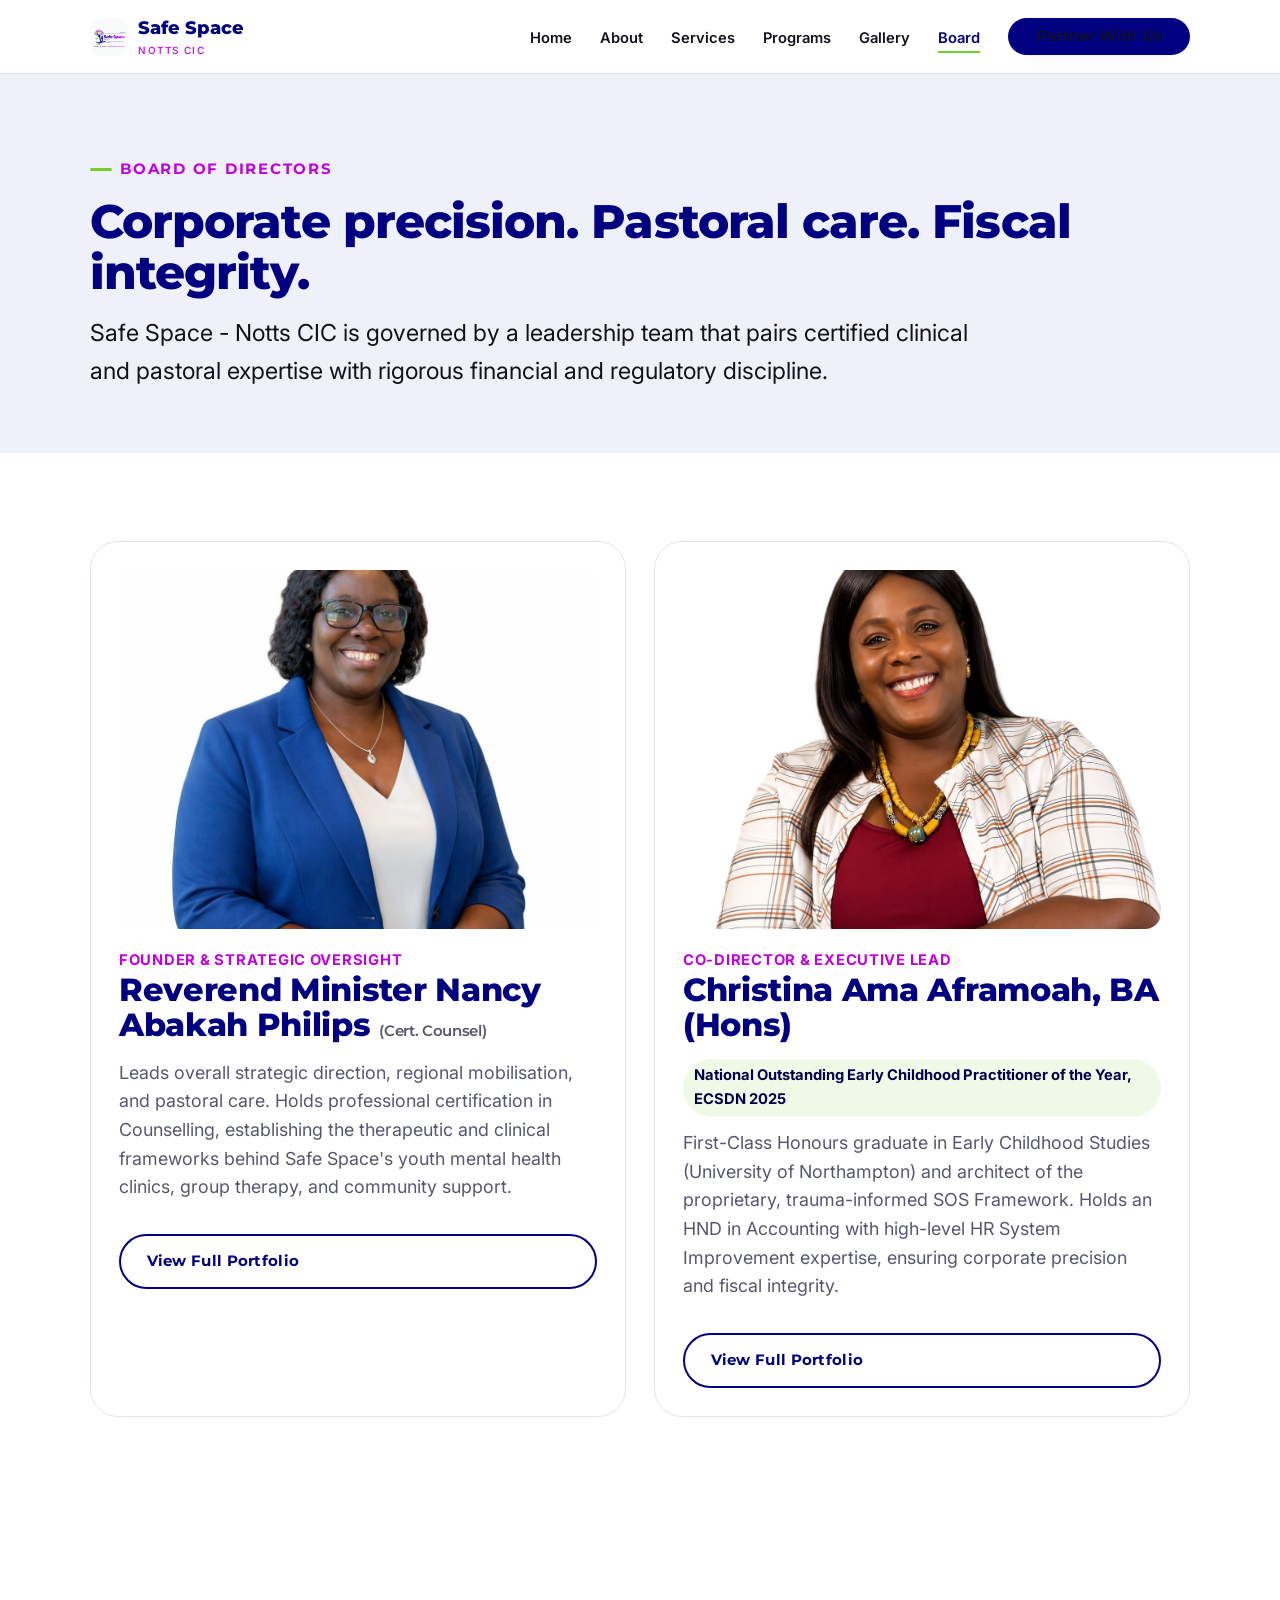
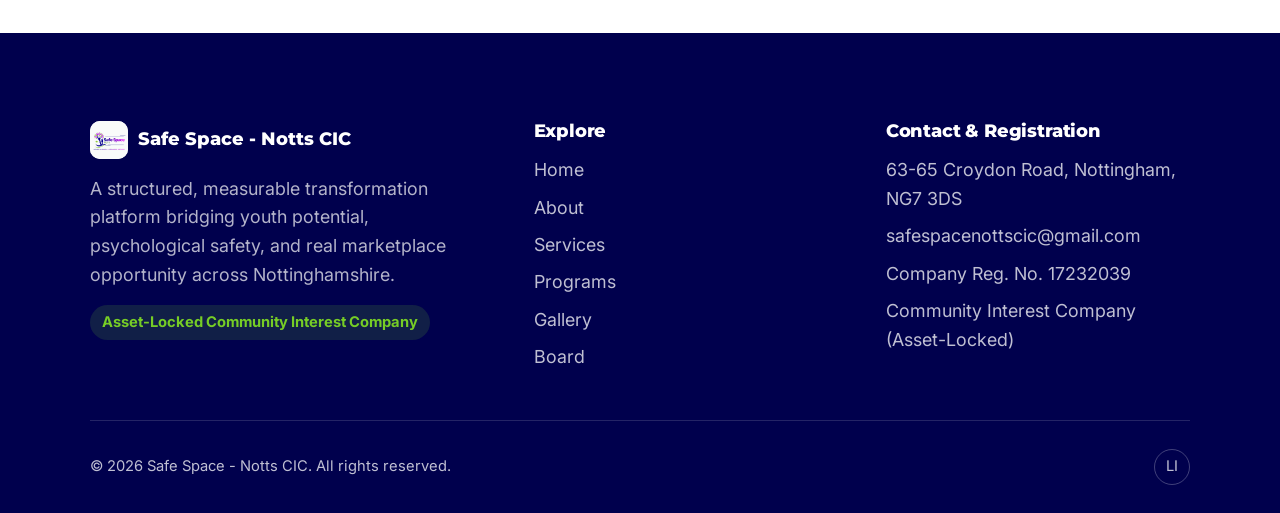
==== board.html @ 046b2a32 "Update board.html" ====
<!DOCTYPE html>
<html lang="en-GB">
<head>
<meta charset="UTF-8">
<meta name="viewport" content="width=device-width, initial-scale=1.0">
<title>Board of Directors | Safe Space - Notts CIC</title>
<meta name="description" content="Meet the executive leadership of Safe Space - Notts CIC: Reverend Minister Nancy Abakah Philips and Christina Ama Aframoah, BA (Hons).">
<link rel="preconnect" href="https://fonts.googleapis.com">
<link href="https://fonts.googleapis.com/css2?family=Inter:wght@400;500;600;700&family=Montserrat:wght@700;800&display=swap" rel="stylesheet">
<link rel="stylesheet" href="css/style.css">
<!-- Netlify Identity: must be present on every page, not just /admin/, so that
     invite/recovery links (which land on the site root) can catch the token in
     the URL and prompt the user to set their password. Harmless no-op on other hosts. -->
<script src="https://identity.netlify.com/v1/netlify-identity-widget.js"></script>
</head>
<body data-page="board.html">
<a class="skip-link" href="#main">Skip to content</a>
<header class="site-header" id="site-header" aria-label="Primary navigation"></header>

<main id="main">
  <section class="page-header">
    <div class="container">
      <p class="eyebrow">Board of Directors</p>
      <h1>Corporate precision. Pastoral care. Fiscal integrity.</h1>
      <p class="lede">Safe Space - Notts CIC is governed by a leadership team that pairs certified clinical and pastoral expertise with rigorous financial and regulatory discipline.</p>
    </div>
  </section>

  <section>
    <div class="container">
      <div class="director-grid">

        <article class="director-card reveal">
          <img class="director-photo" data-director="nancy" src="assets/img/gallery-facility-1.svg" alt="Portrait placeholder for Reverend Minister Nancy Abakah Philips">
          <div>
            <span class="role">Founder &amp; Strategic Oversight</span>
            <h3>Reverend Minister Nancy Abakah Philips <span style="color:var(--slate); font-weight:600; font-size: var(--step--1);">(Cert. Counsel)</span></h3>
            <p>Leads overall strategic direction, regional mobilisation, and pastoral care. Holds professional certification in Counselling, establishing the therapeutic and clinical frameworks behind Safe Space's youth mental health clinics, group therapy, and community support.</p>
          </div>
          <a class="btn btn-outline" href="director-nancy.html">View Full Portfolio</a>
        </article>

        <article class="director-card reveal">
          <img class="director-photo" data-director="christina" src="assets/img/gallery-heritage-1.svg" alt="Portrait placeholder for Christina Ama Aframoah">
          <div>
            <span class="role">Co-Director &amp; Executive Lead</span>
            <h3>Christina Ama Aframoah, BA (Hons)</h3>
            <span class="accolade">National Outstanding Early Childhood Practitioner of the Year, ECSDN 2025</span>
            <p style="margin-top: 0.75rem;">First-Class Honours graduate in Early Childhood Studies (University of Northampton) and architect of the proprietary, trauma-informed SOS Framework. Holds an HND in Accounting with high-level HR System Improvement expertise, ensuring corporate precision and fiscal integrity.</p>
          </div>
          <a class="btn btn-outline" href="director-christina.html">View Full Portfolio</a>
        </article>

      </div>
    </div>
  </section>
</main>

<footer class="site-footer" id="site-footer" aria-label="Site footer"></footer>

<script src="js/partials.js"></script>
<script src="js/main.js"></script>
<script src="js/board.js"></script>
</body>
</html>
---- css/style.css ----
/* ==========================================================================
   SAFE SPACE - NOTTS CIC — Design System
   Brand tokens are fixed per brand guidelines; everything else (scale,
   spacing, motion, the "bridge" motif) is this build's own design language.
   ========================================================================== */

:root {
  /* ---- Brand palette (fixed) ---- */
  --color-royal-blue: #000080;
  --color-purple:     #C000E0;
  --color-lime-green: #76CD26;
  --color-bg-white:   #FFFFFF;

  /* ---- Derived working palette ---- */
  --color-royal-blue-deep: #00004d;
  --color-royal-blue-soft: #eef0fa;
  --color-purple-soft:     #f8ecfc;
  --color-lime-soft:       #f0f9e6;
  --ink:    #12121c;
  --slate:  #565671;
  --mist:   #f5f5fb;
  --line:   #e3e3ef;

  /* ---- Typography (fixed family, this build's own scale) ---- */
  --font-primary: 'Inter', 'Montserrat', system-ui, -apple-system, sans-serif;
  --font-display: 'Montserrat', 'Inter', system-ui, -apple-system, sans-serif;

  --step--1: clamp(0.83rem, 0.8rem + 0.15vw, 0.94rem);
  --step-0:  clamp(1rem, 0.96rem + 0.2vw, 1.125rem);
  --step-1:  clamp(1.25rem, 1.18rem + 0.35vw, 1.5rem);
  --step-2:  clamp(1.6rem, 1.45rem + 0.7vw, 2.1rem);
  --step-3:  clamp(2.1rem, 1.8rem + 1.4vw, 3.1rem);
  --step-4:  clamp(2.7rem, 2.1rem + 2.8vw, 4.6rem);

  --space-xs: 0.5rem;
  --space-sm: 1rem;
  --space-md: 1.75rem;
  --space-lg: 3rem;
  --space-xl: 5.5rem;
  --space-2xl: 8rem;

  --radius-sm: 8px;
  --radius-md: 16px;
  --radius-lg: 28px;

  --shadow-card: 0 1px 2px rgba(18,18,28,0.04), 0 12px 32px -16px rgba(0,0,128,0.18);
  --shadow-lift: 0 4px 8px rgba(18,18,28,0.06), 0 24px 48px -20px rgba(192,0,224,0.25);

  --ease: cubic-bezier(0.16, 1, 0.3, 1);
  --container: 1180px;
}

* { box-sizing: border-box; }
html { scroll-behavior: smooth; }
@media (prefers-reduced-motion: reduce) {
  html { scroll-behavior: auto; }
  *, *::before, *::after { animation-duration: 0.001ms !important; animation-iteration-count: 1 !important; transition-duration: 0.001ms !important; scroll-behavior: auto !important; }
}

body {
  margin: 0;
  font-family: var(--font-primary);
  font-size: var(--step-0);
  color: var(--ink);
  background: var(--color-bg-white);
  line-height: 1.6;
  -webkit-font-smoothing: antialiased;
}

img { max-width: 100%; display: block; }
a { color: inherit; }
.container {
  width: 100%;
  max-width: var(--container);
  margin-inline: auto;
  padding-inline: clamp(1.25rem, 4vw, 2.5rem);
}

h1, h2, h3, h4 {
  font-family: var(--font-display);
  font-weight: 800;
  line-height: 1.08;
  letter-spacing: -0.01em;
  margin: 0 0 var(--space-sm);
  color: var(--color-royal-blue);
}
h1 { font-size: var(--step-4); letter-spacing: -0.02em; }
h2 { font-size: var(--step-3); }
h3 { font-size: var(--step-2); }
h4 { font-size: var(--step-1); }
p { margin: 0 0 var(--space-sm); color: var(--slate); }
.lede { font-size: var(--step-1); color: var(--ink); }

.eyebrow {
  display: inline-flex;
  align-items: center;
  gap: 0.5rem;
  font-family: var(--font-display);
  font-size: var(--step--1);
  font-weight: 700;
  letter-spacing: 0.12em;
  text-transform: uppercase;
  color: var(--color-purple);
  margin-bottom: var(--space-sm);
}
.eyebrow::before {
  content: "";
  width: 22px;
  height: 3px;
  border-radius: 2px;
  background: var(--color-lime-green);
  display: inline-block;
}

:focus-visible {
  outline: 3px solid var(--color-purple);
  outline-offset: 2px;
  border-radius: 4px;
}

/* ---- Buttons ---- */
.btn {
  display: inline-flex;
  align-items: center;
  gap: 0.5rem;
  font-family: var(--font-display);
  font-weight: 700;
  font-size: var(--step--1);
  letter-spacing: 0.02em;
  text-decoration: none;
  padding: 0.85rem 1.6rem;
  border-radius: 999px;
  border: 2px solid transparent;
  cursor: pointer;
  transition: transform 0.25s var(--ease), box-shadow 0.25s var(--ease), background 0.25s var(--ease), color 0.25s var(--ease);
}
.btn-primary {
  background: var(--color-royal-blue);
  color: #fff;
  box-shadow: var(--shadow-card);
}
.btn-primary:hover { background: var(--color-royal-blue-deep); transform: translateY(-2px); box-shadow: var(--shadow-lift); }
.btn-outline {
  background: transparent;
  color: var(--color-royal-blue);
  border-color: var(--color-royal-blue);
}
.btn-outline:hover { background: var(--color-royal-blue); color: #fff; transform: translateY(-2px); }
.btn-lime {
  background: var(--color-lime-green);
  color: var(--color-royal-blue-deep);
}
.btn-lime:hover { filter: brightness(0.94); transform: translateY(-2px); }

/* ==========================================================================
   Header / Nav
   ========================================================================== */
.site-header {
  position: sticky;
  top: 0;
  z-index: 100;
  background: rgba(255,255,255,0.9);
  backdrop-filter: blur(10px);
  border-bottom: 1px solid var(--line);
}
.nav-row {
  display: flex;
  align-items: center;
  justify-content: space-between;
  padding-block: 0.9rem;
}
.brand {
  display: flex;
  align-items: center;
  gap: 0.65rem;
  text-decoration: none;
  font-family: var(--font-display);
  font-weight: 800;
  font-size: var(--step-0);
  color: var(--color-royal-blue);
}
.brand-mark {
  width: 38px; height: 38px;
  border-radius: 10px;
  background: linear-gradient(135deg, var(--color-royal-blue), var(--color-purple));
  position: relative;
  flex: none;
}
.brand-logo-img {
  width: 38px; height: 38px;
  border-radius: 10px;
  object-fit: contain;
  flex: none;
  background: #fff;
}
.brand-mark::after {
  content: "";
  position: absolute;
  inset: 8px;
  border-radius: 5px;
  background: var(--color-lime-green);
}
.brand small { display: block; font-family: var(--font-primary); font-weight: 500; font-size: 0.62rem; letter-spacing: 0.14em; text-transform: uppercase; color: var(--color-purple); }

.nav-links {
  display: flex;
  align-items: center;
  gap: var(--space-md);
  list-style: none;
  margin: 0; padding: 0;
}
.nav-links a {
  text-decoration: none;
  font-weight: 600;
  font-size: var(--step--1);
  color: var(--ink);
  position: relative;
  padding-block: 0.3rem;
}
.nav-links a::after {
  content: "";
  position: absolute;
  left: 0; right: 100%;
  bottom: -2px;
  height: 2px;
  background: var(--color-lime-green);
  transition: right 0.25s var(--ease);
}
.nav-links a:hover::after, .nav-links a[aria-current="page"]::after { right: 0; }
.nav-links a[aria-current="page"] { color: var(--color-royal-blue); }

.nav-toggle {
  display: none;
  background: none; border: none; cursor: pointer;
  width: 40px; height: 40px;
  align-items: center; justify-content: center;
}
.nav-toggle span, .nav-toggle::before, .nav-toggle::after {
  content: ""; display: block; width: 22px; height: 2px; background: var(--color-royal-blue); margin: 4px auto; border-radius: 2px;
}

@media (max-width: 860px) {
  .nav-toggle { display: flex; }
  .nav-links {
    position: absolute;
    top: 100%; left: 0; right: 0;
    background: #fff;
    flex-direction: column;
    align-items: flex-start;
    padding: var(--space-md) clamp(1.25rem, 4vw, 2.5rem);
    border-bottom: 1px solid var(--line);
    display: none;
    gap: var(--space-sm);
  }
  .nav-links.is-open { display: flex; }
  .nav-links .btn { width: 100%; justify-content: center; }
}

/* ==========================================================================
   Hero
   ========================================================================== */
.hero {
  position: relative;
  overflow: hidden;
  padding-block: clamp(3.5rem, 8vw, var(--space-2xl)) clamp(4rem, 9vw, 7rem);
  background: var(--color-bg-white);
}
.hero-grid {
  display: grid;
  grid-template-columns: 1.1fr 0.9fr;
  gap: var(--space-lg);
  align-items: center;
}
@media (max-width: 900px) { .hero-grid { grid-template-columns: 1fr; } }

.hero h1 { margin-bottom: var(--space-md); }
.hero h1 .accent { color: var(--color-purple); }
.hero .lede { max-width: 46ch; margin-bottom: var(--space-md); }
.hero-ctas { display: flex; gap: var(--space-sm); flex-wrap: wrap; }

.bridge-figure {
  position: relative;
  aspect-ratio: 4 / 3.4;
}
.bridge-figure svg { width: 100%; height: 100%; }
.bridge-path {
  fill: none;
  stroke: var(--color-lime-green);
  stroke-width: 3;
  stroke-linecap: round;
  stroke-dasharray: 900;
  stroke-dashoffset: 900;
  animation: draw 2.2s var(--ease) forwards 0.3s;
}
@keyframes draw { to { stroke-dashoffset: 0; } }
@media (prefers-reduced-motion: reduce) {
  .bridge-path { stroke-dashoffset: 0; animation: none; }
}

.stat-row {
  display: flex;
  gap: var(--space-lg);
  margin-top: var(--space-lg);
  flex-wrap: wrap;
}
.stat-row .stat b {
  display: block;
  font-family: var(--font-display);
  font-size: var(--step-2);
  color: var(--color-royal-blue);
}
.stat-row .stat span { font-size: var(--step--1); color: var(--slate); }

/* ==========================================================================
   Sections / general
   ========================================================================== */
section { padding-block: clamp(3.5rem, 7vw, var(--space-xl)); }
.section-alt { background: var(--mist); }
.section-head { max-width: 62ch; margin-bottom: var(--space-lg); }
.section-head.center { margin-inline: auto; text-align: center; }
.section-head.center .eyebrow { justify-content: center; }

/* Three pillar grid */
.pillar-grid {
  display: grid;
  grid-template-columns: repeat(3, 1fr);
  gap: var(--space-md);
  position: relative;
}
@media (max-width: 900px) { .pillar-grid { grid-template-columns: 1fr; } }

.pillar-card {
  background: #fff;
  border: 1px solid var(--line);
  border-radius: var(--radius-lg);
  padding: var(--space-md);
  position: relative;
  transition: transform 0.3s var(--ease), box-shadow 0.3s var(--ease), border-color 0.3s var(--ease);
}
.pillar-card:hover { transform: translateY(-6px); box-shadow: var(--shadow-lift); border-color: transparent; }
.pillar-num {
  font-family: var(--font-display);
  font-weight: 800;
  font-size: var(--step--1);
  color: var(--color-lime-green);
  background: var(--color-royal-blue);
  width: 34px; height: 34px;
  border-radius: 50%;
  display: flex; align-items: center; justify-content: center;
  margin-bottom: var(--space-sm);
}
.pillar-card h3 { font-size: var(--step-1); margin-bottom: 0.5rem; }
.pillar-card .tag {
  display: inline-block;
  font-size: 0.7rem;
  font-weight: 700;
  letter-spacing: 0.06em;
  text-transform: uppercase;
  color: var(--color-purple);
  background: var(--color-purple-soft);
  padding: 0.25rem 0.6rem;
  border-radius: 999px;
  margin-bottom: var(--space-sm);
}

/* Cards generic */
.card {
  background: #fff;
  border: 1px solid var(--line);
  border-radius: var(--radius-md);
  padding: var(--space-md);
  box-shadow: var(--shadow-card);
}

/* Service blocks */
.service-block {
  display: grid;
  grid-template-columns: 0.9fr 1.1fr;
  gap: var(--space-lg);
  align-items: start;
  padding-block: var(--space-lg);
  border-bottom: 1px solid var(--line);
}
.service-block:last-child { border-bottom: none; }
@media (max-width: 860px) { .service-block { grid-template-columns: 1fr; } }
.service-block .index {
  font-family: var(--font-display);
  font-weight: 800;
  font-size: var(--step-4);
  color: var(--color-royal-blue-soft);
  line-height: 1;
}
.feature-list { list-style: none; margin: var(--space-sm) 0 0; padding: 0; display: grid; gap: 0.6rem; }
.feature-list li { display: flex; gap: 0.6rem; align-items: flex-start; color: var(--ink); }
.feature-list li::before {
  content: "";
  flex: none;
  width: 8px; height: 8px;
  margin-top: 0.5em;
  border-radius: 2px;
  background: var(--color-lime-green);
}

/* Activity grid */
.activity-grid {
  display: grid;
  grid-template-columns: repeat(auto-fit, minmax(210px, 1fr));
  gap: var(--space-sm);
}
.activity-card {
  border-radius: var(--radius-md);
  padding: var(--space-md) var(--space-sm);
  background: var(--color-bg-white);
  border: 1px solid var(--line);
  text-align: left;
  transition: transform 0.25s var(--ease), box-shadow 0.25s var(--ease);
}
.activity-card:hover { transform: translateY(-4px); box-shadow: var(--shadow-card); }
.activity-icon { font-size: 1.8rem; margin-bottom: 0.6rem; display: block; }
.activity-card h4 { font-size: var(--step-0); margin-bottom: 0.25rem; }
.activity-card span { font-size: var(--step--1); color: var(--slate); }

/* Event cards (CMS) */
.event-grid { display: grid; grid-template-columns: repeat(auto-fill, minmax(260px, 1fr)); gap: var(--space-md); }
.event-card {
  border-radius: var(--radius-md);
  overflow: hidden;
  border: 1px solid var(--line);
  background: #fff;
  display: flex; flex-direction: column;
}
.event-image {
  width: 100%;
  aspect-ratio: 16/9;
  object-fit: cover;
}
.event-date {
  font-family: var(--font-display);
  font-weight: 800;
  background: var(--color-royal-blue);
  color: #fff;
  padding: 0.9rem var(--space-sm);
  display: flex; justify-content: space-between; align-items: baseline;
}
.event-date .day { font-size: var(--step-2); }
.event-body { padding: var(--space-sm); flex: 1; display: flex; flex-direction: column; }
.event-body h4 { margin-bottom: 0.4rem; }
.event-tag { align-self: flex-start; font-size: 0.68rem; font-weight: 700; text-transform: uppercase; letter-spacing: 0.06em; color: var(--color-royal-blue); background: var(--color-royal-blue-soft); padding: 0.2rem 0.55rem; border-radius: 999px; margin-bottom: 0.5rem; }
.state-msg { color: var(--slate); font-style: italic; }

/* Gallery */
.filter-tabs { display: flex; gap: 0.6rem; flex-wrap: wrap; margin-bottom: var(--space-md); }
.filter-tab {
  border: 2px solid var(--line);
  background: #fff;
  padding: 0.5rem 1.1rem;
  border-radius: 999px;
  font-family: var(--font-display);
  font-weight: 700;
  font-size: var(--step--1);
  cursor: pointer;
  transition: all 0.2s var(--ease);
}
.filter-tab:hover { border-color: var(--color-purple); }
.filter-tab.active { background: var(--color-royal-blue); border-color: var(--color-royal-blue); color: #fff; }
.gallery-grid {
  display: grid;
  grid-template-columns: repeat(auto-fill, minmax(240px, 1fr));
  gap: var(--space-sm);
}
.gallery-item {
  position: relative;
  border-radius: var(--radius-md);
  overflow: hidden;
  aspect-ratio: 4/3;
  cursor: pointer;
  border: none;
  padding: 0;
  background: var(--color-royal-blue-soft);
}
.gallery-item img { width: 100%; height: 100%; object-fit: cover; transition: transform 0.4s var(--ease); }
.gallery-item:hover img { transform: scale(1.06); }
.gallery-caption {
  position: absolute; inset-inline: 0; bottom: 0;
  padding: 0.6rem 0.8rem;
  font-size: var(--step--1);
  font-weight: 600;
  color: #fff;
  background: linear-gradient(to top, rgba(0,0,45,0.85), transparent);
  text-align: left;
}

.lightbox {
  position: fixed; inset: 0;
  background: rgba(10,10,20,0.92);
  display: none;
  align-items: center; justify-content: center;
  z-index: 200;
  padding: var(--space-md);
}
.lightbox.is-open { display: flex; }
.lightbox img { max-width: min(90vw, 1000px); max-height: 85vh; border-radius: var(--radius-sm); }
.lightbox-close {
  position: absolute; top: var(--space-sm); right: var(--space-sm);
  width: 44px; height: 44px; border-radius: 50%;
  background: #fff; border: none; cursor: pointer;
  font-size: 1.3rem; color: var(--color-royal-blue);
}

/* Board / directors */
.director-grid { display: grid; grid-template-columns: repeat(2, 1fr); gap: var(--space-md); }
@media (max-width: 780px) { .director-grid { grid-template-columns: 1fr; } }
.director-card {
  background: #fff; border: 1px solid var(--line); border-radius: var(--radius-lg);
  padding: var(--space-md); display: flex; flex-direction: column; gap: var(--space-sm);
}
.director-photo {
  width: 100%; aspect-ratio: 4/3; border-radius: var(--radius-md);
  background: linear-gradient(135deg, var(--color-royal-blue-soft), var(--color-purple-soft));
  object-fit: cover;
}
.director-card .role { color: var(--color-purple); font-weight: 700; font-size: var(--step--1); text-transform: uppercase; letter-spacing: 0.05em; }
.accolade {
  display: inline-flex; align-items: center; gap: 0.4rem;
  background: var(--color-lime-soft); color: var(--color-royal-blue-deep);
  font-size: var(--step--1); font-weight: 700; padding: 0.35rem 0.7rem; border-radius: 999px;
}

/* Portfolio pages */
.portfolio-header { display: grid; grid-template-columns: 0.8fr 1.2fr; gap: var(--space-lg); align-items: center; }
@media (max-width: 820px) { .portfolio-header { grid-template-columns: 1fr; } }
.portfolio-photo { border-radius: var(--radius-lg); aspect-ratio: 1/1; object-fit: cover; background: linear-gradient(135deg, var(--color-royal-blue-soft), var(--color-purple-soft)); }
.portfolio-block { padding-block: var(--space-md); border-top: 1px solid var(--line); }
.credential-list { display: grid; gap: 0.9rem; margin-top: var(--space-sm); }
.credential-list .cred { display: flex; gap: 0.9rem; }
.credential-list .cred .mark { flex: none; width: 8px; border-radius: 4px; background: var(--color-lime-green); }

/* Form */
.form-grid { display: grid; grid-template-columns: 1fr 1fr; gap: var(--space-sm); }
.form-grid .full { grid-column: 1 / -1; }
@media (max-width: 700px) { .form-grid { grid-template-columns: 1fr; } }
label { display: block; font-weight: 600; font-size: var(--step--1); margin-bottom: 0.35rem; color: var(--ink); }
input, select, textarea {
  width: 100%;
  font-family: var(--font-primary);
  font-size: var(--step-0);
  padding: 0.75rem 0.9rem;
  border: 1.5px solid var(--line);
  border-radius: var(--radius-sm);
  background: #fff;
  color: var(--ink);
  transition: border-color 0.2s var(--ease), box-shadow 0.2s var(--ease);
}
input:focus, select:focus, textarea:focus {
  border-color: var(--color-purple);
  box-shadow: 0 0 0 4px var(--color-purple-soft);
  outline: none;
}
textarea { resize: vertical; min-height: 120px; }
.form-note { font-size: var(--step--1); color: var(--slate); margin-top: var(--space-sm); }
.form-success {
  display: none;
  background: var(--color-lime-soft);
  border: 1px solid var(--color-lime-green);
  color: var(--color-royal-blue-deep);
  padding: var(--space-sm) var(--space-md);
  border-radius: var(--radius-sm);
  margin-top: var(--space-sm);
  font-weight: 600;
}
.form-success.is-visible { display: block; }

/* CTA band */
.cta-band {
  background: radial-gradient(120% 160% at 0% 0%, var(--color-royal-blue) 0%, var(--color-royal-blue-deep) 100%);
  color: #fff;
  border-radius: var(--radius-lg);
  padding: clamp(2rem, 5vw, var(--space-xl));
  display: flex;
  align-items: center;
  justify-content: space-between;
  gap: var(--space-md);
  flex-wrap: wrap;
}
.cta-band h2 { color: #fff; margin-bottom: 0.4rem; }
.cta-band p { color: rgba(255,255,255,0.8); margin-bottom: 0; max-width: 46ch; }

/* ==========================================================================
   Footer
   ========================================================================== */
.site-footer {
  background: var(--color-royal-blue-deep);
  color: rgba(255,255,255,0.75);
  padding-block: var(--space-xl) var(--space-md);
  margin-top: var(--space-2xl);
}
.footer-grid {
  display: grid;
  grid-template-columns: 1.3fr 1fr 1fr;
  gap: var(--space-lg);
  padding-bottom: var(--space-lg);
  border-bottom: 1px solid rgba(255,255,255,0.14);
}
@media (max-width: 820px) { .footer-grid { grid-template-columns: 1fr; gap: var(--space-md); } }
.site-footer h4 { color: #fff; font-size: var(--step-0); margin-bottom: var(--space-sm); }
.site-footer a { color: rgba(255,255,255,0.75); text-decoration: none; }
.site-footer a:hover { color: var(--color-lime-green); }
.footer-links { list-style: none; margin: 0; padding: 0; display: grid; gap: 0.55rem; }
.footer-brand .brand { color: #fff; }
.footer-brand p { color: rgba(255,255,255,0.7); max-width: 40ch; margin-block: var(--space-sm); }
.footer-legal-badge {
  display: inline-flex; align-items: center; gap: 0.5rem;
  font-size: var(--step--1); font-weight: 700;
  background: rgba(118,205,38,0.15);
  color: var(--color-lime-green);
  padding: 0.35rem 0.75rem;
  border-radius: 999px;
}
.footer-bottom {
  display: flex; justify-content: space-between; align-items: center;
  gap: var(--space-sm); flex-wrap: wrap;
  padding-top: var(--space-md);
  font-size: var(--step--1);
}
.social-row { display: flex; gap: 0.75rem; }
.social-row a {
  width: 36px; height: 36px; border-radius: 50%;
  border: 1px solid rgba(255,255,255,0.25);
  display: flex; align-items: center; justify-content: center;
}
.social-row a:hover { border-color: var(--color-lime-green); }

/* Page header (inner pages) */
.page-header {
  padding-block: clamp(3rem, 6vw, var(--space-xl)) var(--space-lg);
  background: var(--color-royal-blue-soft);
  position: relative;
  overflow: hidden;
}
.page-header .container { position: relative; z-index: 1; }
.page-header h1 { font-size: var(--step-3); }
.page-header p { max-width: 60ch; }

/* Skip link */
.skip-link {
  position: absolute; left: -999px; top: auto;
  background: var(--color-royal-blue); color: #fff;
  padding: 0.75rem 1.25rem; border-radius: 0 0 8px 0; z-index: 999;
}
.skip-link:focus { left: 0; top: 0; }

/* reveal-on-scroll */
.reveal { opacity: 0; transform: translateY(18px); transition: opacity 0.6s var(--ease), transform 0.6s var(--ease); }
.reveal.is-visible { opacity: 1; transform: translateY(0); }
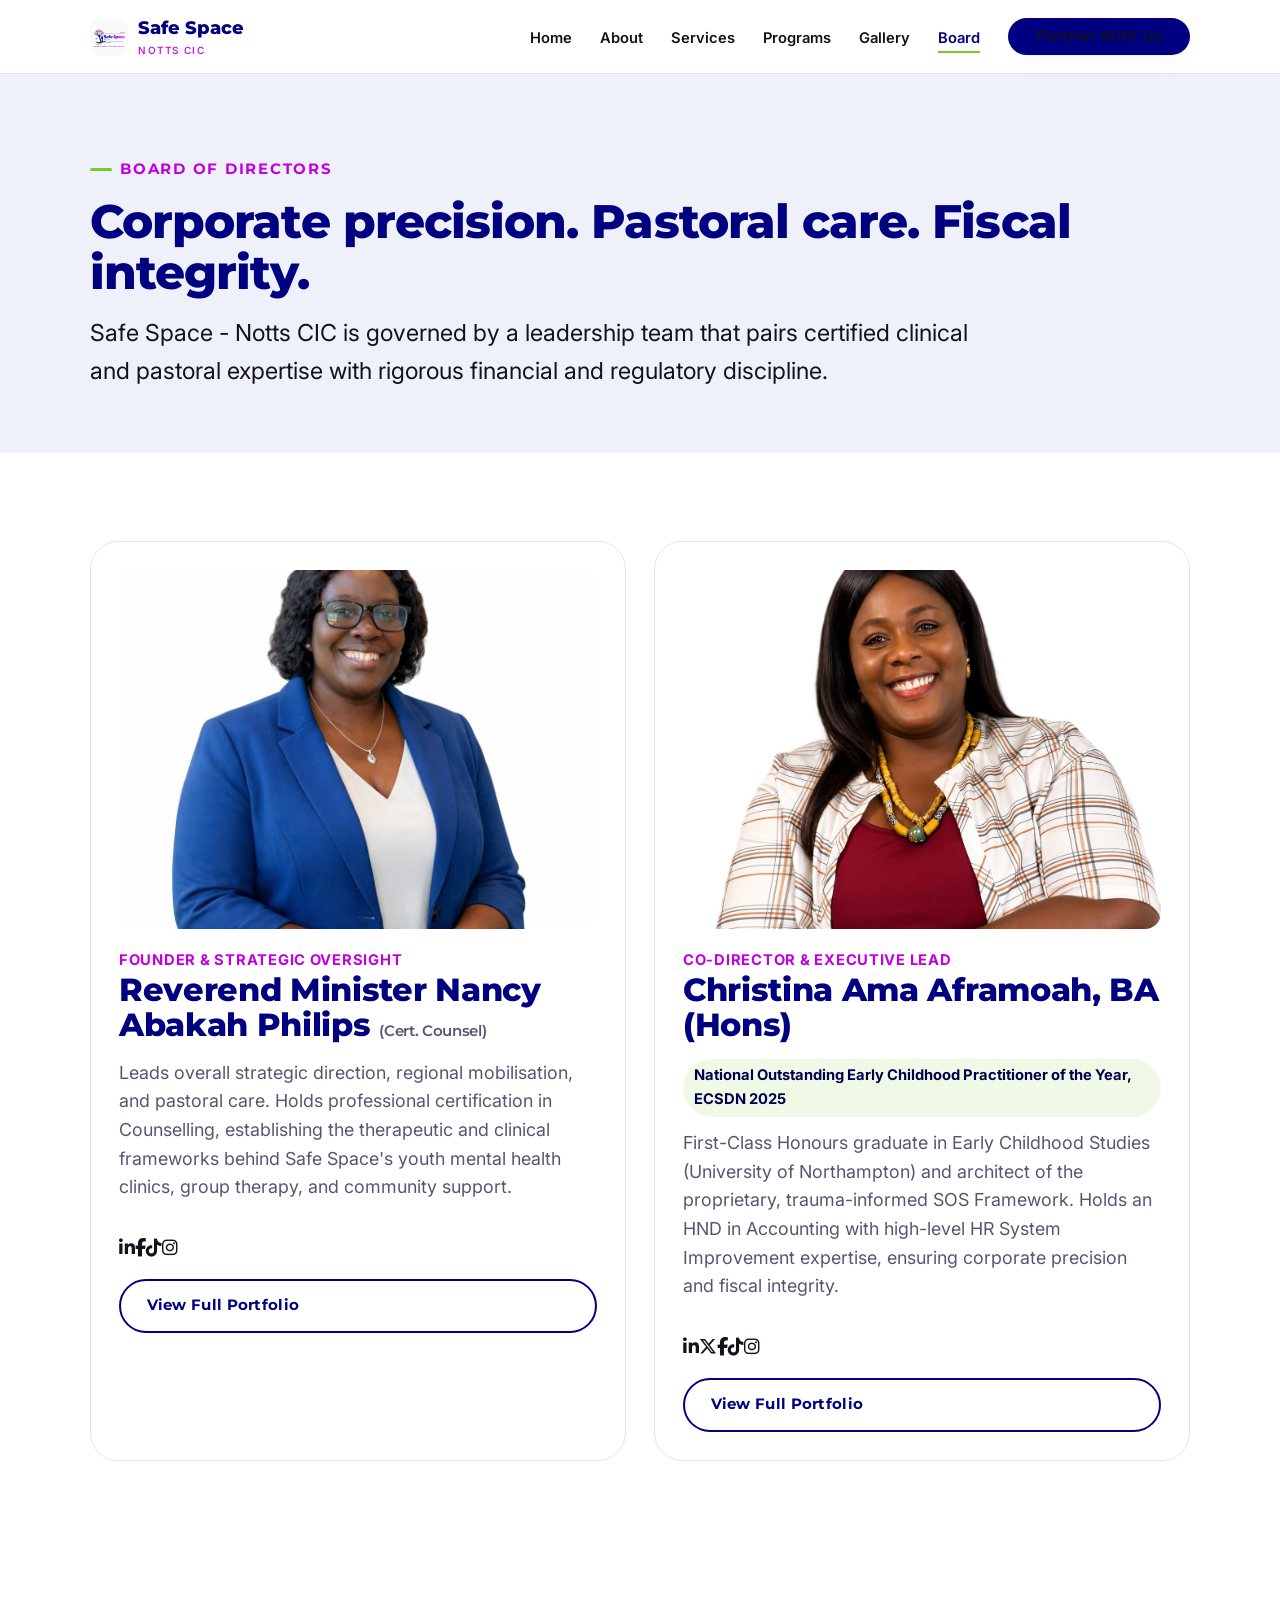
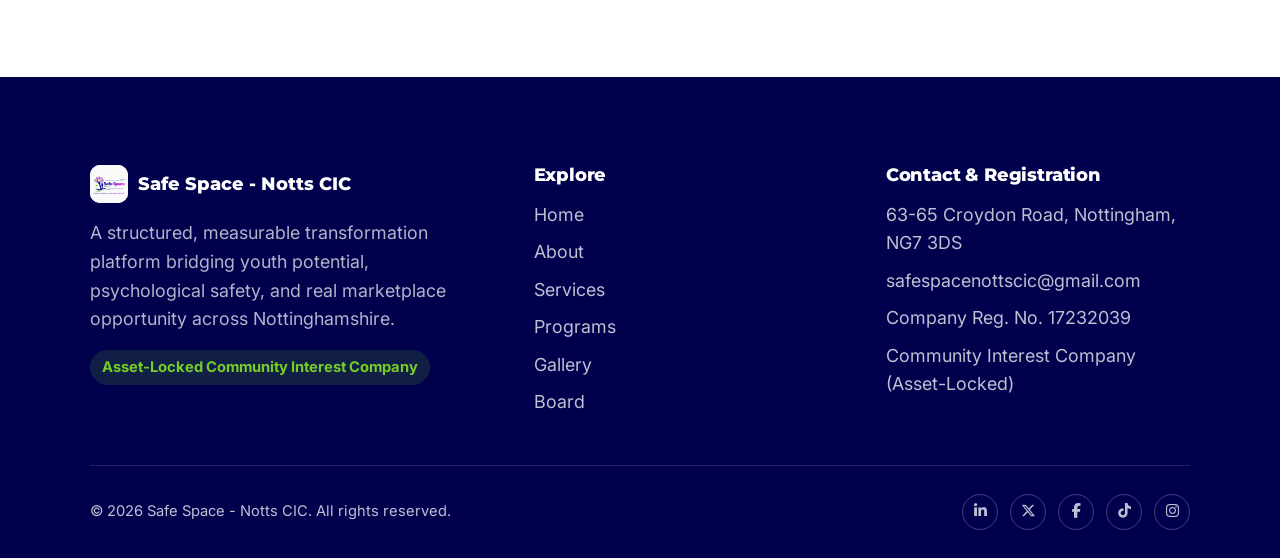
==== commit f1268a67: "Update board.html" ====
--- a/board.html
+++ b/board.html
@@ -8,6 +8,7 @@
 <link rel="preconnect" href="https://fonts.googleapis.com">
 <link href="https://fonts.googleapis.com/css2?family=Inter:wght@400;500;600;700&family=Montserrat:wght@700;800&display=swap" rel="stylesheet">
 <link rel="stylesheet" href="css/style.css">
+<link rel="stylesheet" href="https://cdnjs.cloudflare.com/ajax/libs/font-awesome/6.5.1/css/all.min.css">
 <!-- Netlify Identity: must be present on every page, not just /admin/, so that
      invite/recovery links (which land on the site root) can catch the token in
      the URL and prompt the user to set their password. Harmless no-op on other hosts. -->
@@ -37,6 +38,7 @@
             <h3>Reverend Minister Nancy Abakah Philips <span style="color:var(--slate); font-weight:600; font-size: var(--step--1);">(Cert. Counsel)</span></h3>
             <p>Leads overall strategic direction, regional mobilisation, and pastoral care. Holds professional certification in Counselling, establishing the therapeutic and clinical frameworks behind Safe Space's youth mental health clinics, group therapy, and community support.</p>
           </div>
+          <div class="social-row-light" data-director-socials="nancy"></div>
           <a class="btn btn-outline" href="director-nancy.html">View Full Portfolio</a>
         </article>
 
@@ -48,6 +50,7 @@
             <span class="accolade">National Outstanding Early Childhood Practitioner of the Year, ECSDN 2025</span>
             <p style="margin-top: 0.75rem;">First-Class Honours graduate in Early Childhood Studies (University of Northampton) and architect of the proprietary, trauma-informed SOS Framework. Holds an HND in Accounting with high-level HR System Improvement expertise, ensuring corporate precision and fiscal integrity.</p>
           </div>
+          <div class="social-row-light" data-director-socials="christina"></div>
           <a class="btn btn-outline" href="director-christina.html">View Full Portfolio</a>
         </article>
 
@@ -58,6 +61,7 @@
 
 <footer class="site-footer" id="site-footer" aria-label="Site footer"></footer>
 
+<script src="js/social-icons.js"></script>
 <script src="js/partials.js"></script>
 <script src="js/main.js"></script>
 <script src="js/board.js"></script>
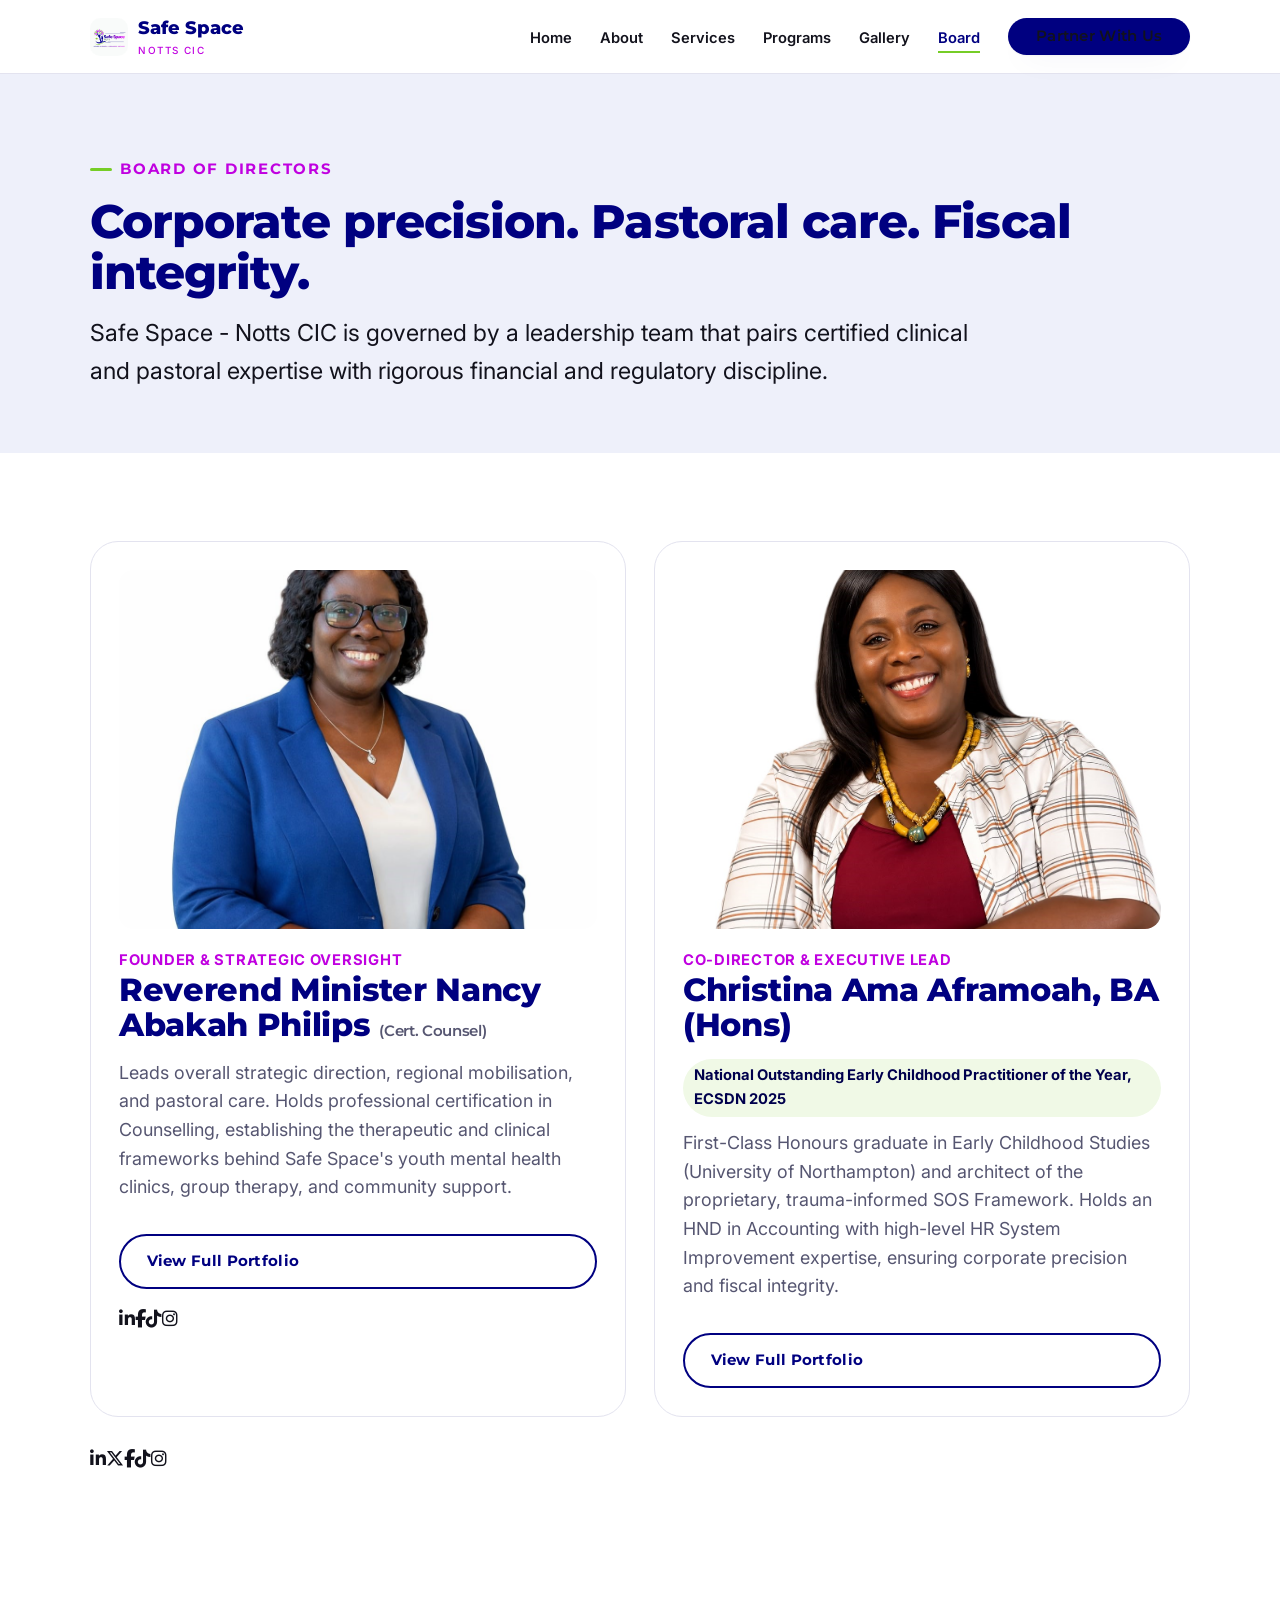
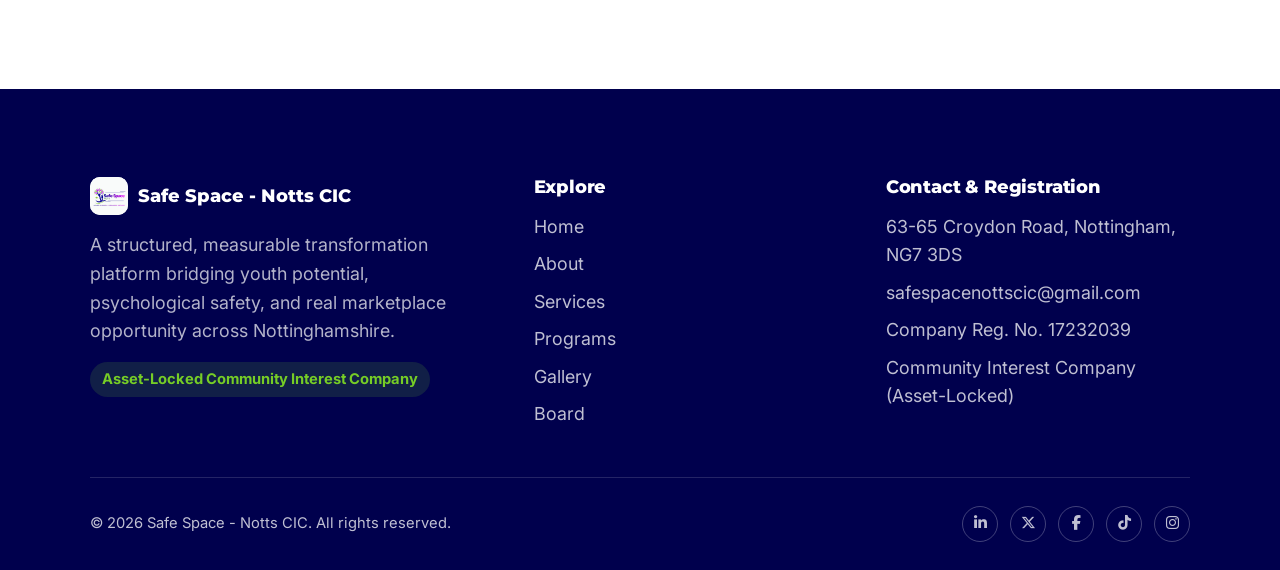
==== commit 25fa2960: "Update board.html" ====
--- a/board.html
+++ b/board.html
@@ -38,8 +38,8 @@
             <h3>Reverend Minister Nancy Abakah Philips <span style="color:var(--slate); font-weight:600; font-size: var(--step--1);">(Cert. Counsel)</span></h3>
             <p>Leads overall strategic direction, regional mobilisation, and pastoral care. Holds professional certification in Counselling, establishing the therapeutic and clinical frameworks behind Safe Space's youth mental health clinics, group therapy, and community support.</p>
           </div>
-          <div class="social-row-light" data-director-socials="nancy"></div>
           <a class="btn btn-outline" href="director-nancy.html">View Full Portfolio</a>
+             <div class="social-row-light" data-director-socials="nancy"></div>
         </article>
 
         <article class="director-card reveal">
@@ -50,10 +50,9 @@
             <span class="accolade">National Outstanding Early Childhood Practitioner of the Year, ECSDN 2025</span>
             <p style="margin-top: 0.75rem;">First-Class Honours graduate in Early Childhood Studies (University of Northampton) and architect of the proprietary, trauma-informed SOS Framework. Holds an HND in Accounting with high-level HR System Improvement expertise, ensuring corporate precision and fiscal integrity.</p>
           </div>
-          <div class="social-row-light" data-director-socials="christina"></div>
           <a class="btn btn-outline" href="director-christina.html">View Full Portfolio</a>
         </article>
-
+           <div class="social-row-light" data-director-socials="christina"></div>
       </div>
     </div>
   </section>
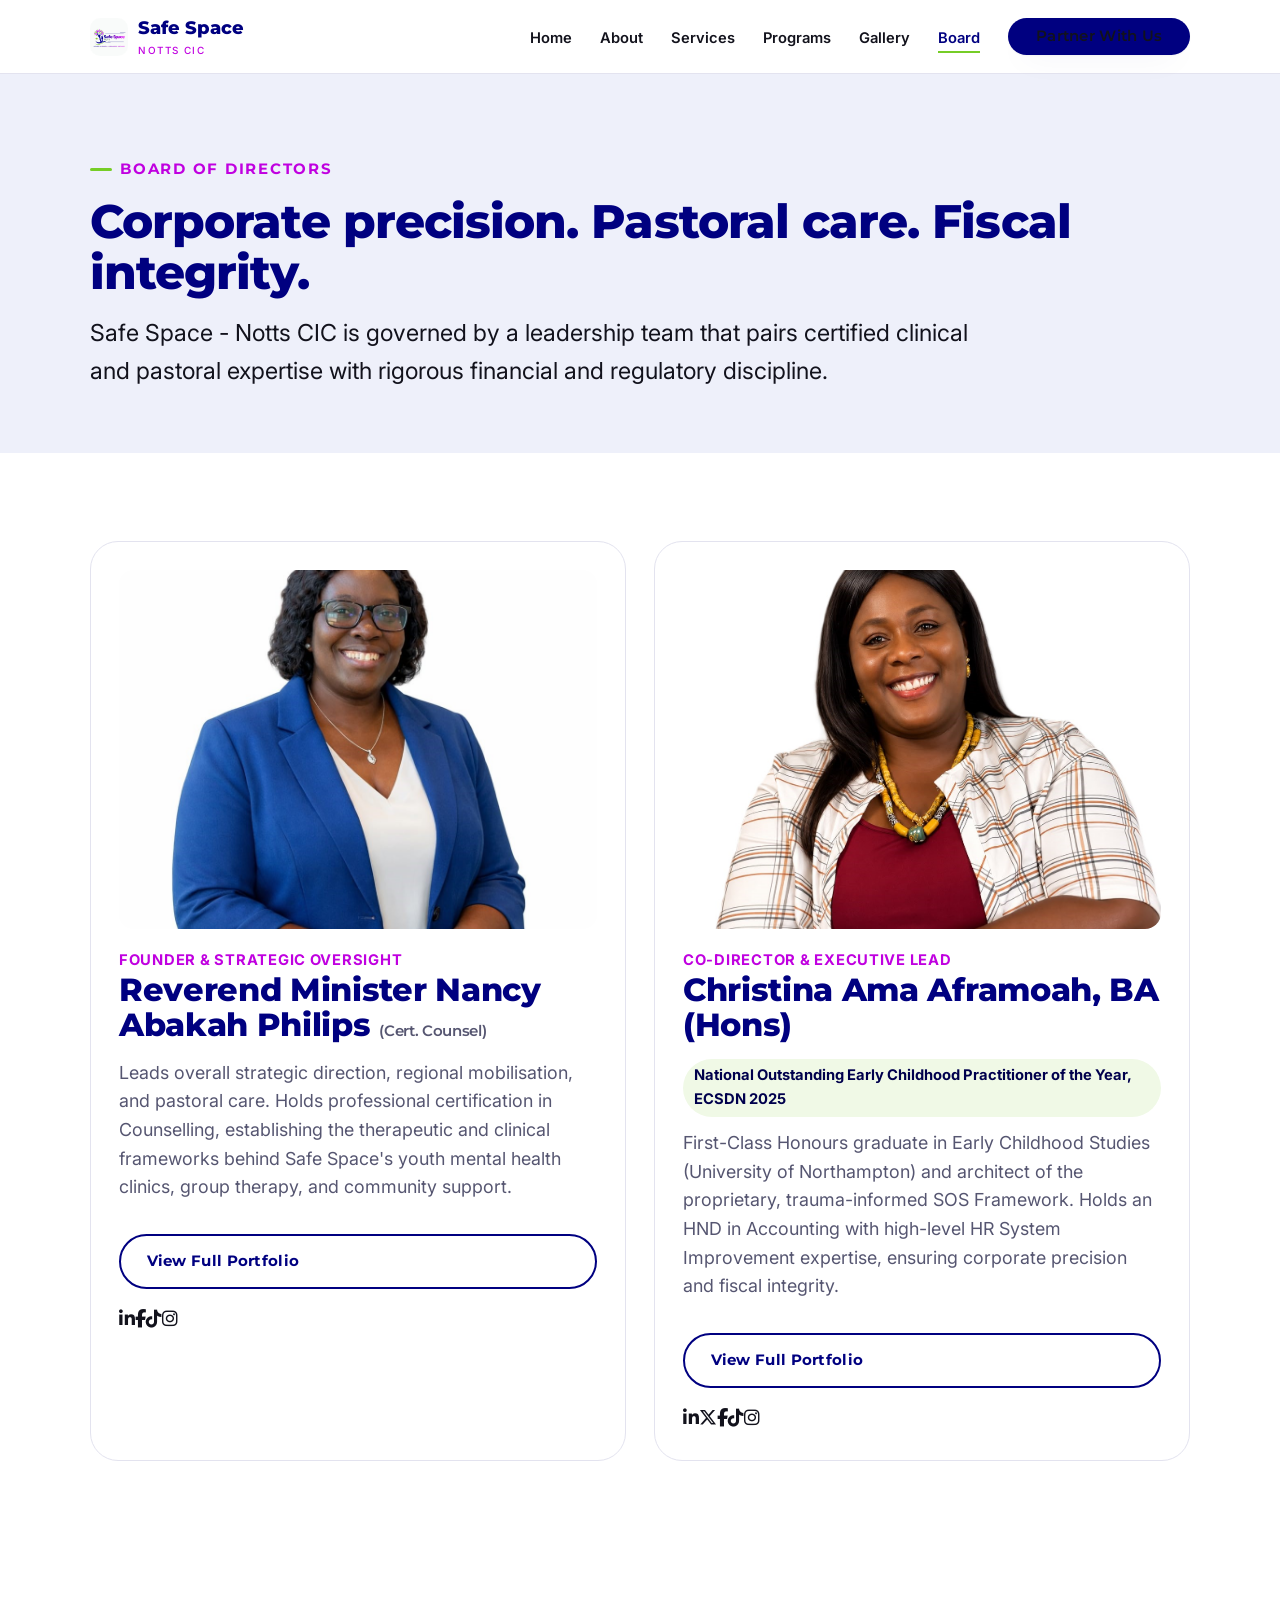
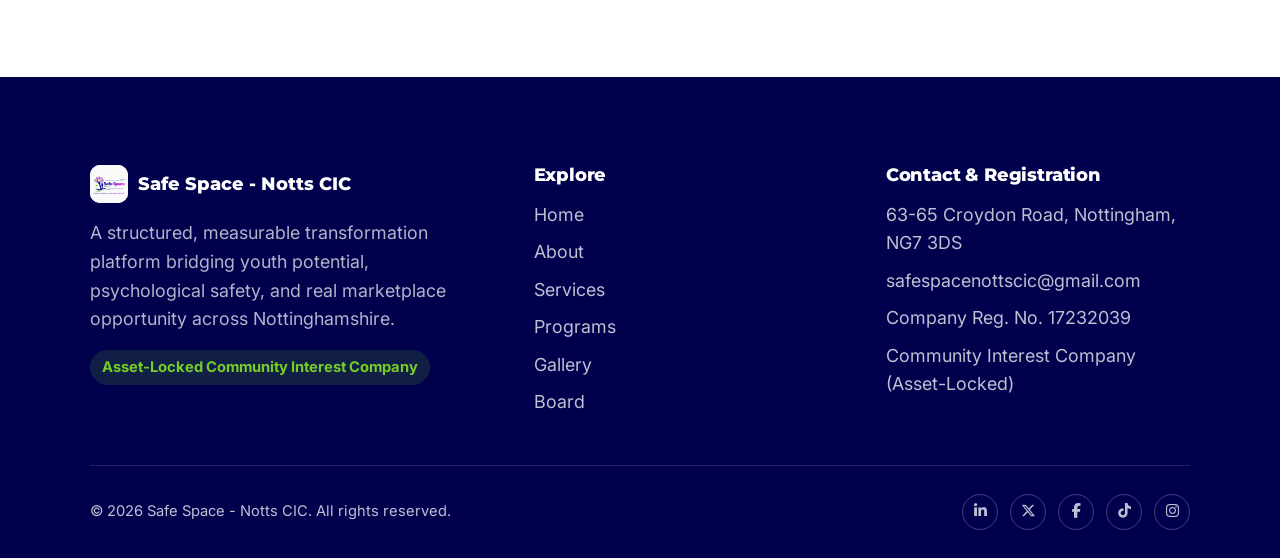
==== commit b67dc785: "Remove duplicate social-row-light div from board.html" ====
--- a/board.html
+++ b/board.html
@@ -51,8 +51,9 @@
             <p style="margin-top: 0.75rem;">First-Class Honours graduate in Early Childhood Studies (University of Northampton) and architect of the proprietary, trauma-informed SOS Framework. Holds an HND in Accounting with high-level HR System Improvement expertise, ensuring corporate precision and fiscal integrity.</p>
           </div>
           <a class="btn btn-outline" href="director-christina.html">View Full Portfolio</a>
+             <div class="social-row-light" data-director-socials="christina"></div>
         </article>
-           <div class="social-row-light" data-director-socials="christina"></div>
+           
       </div>
     </div>
   </section>
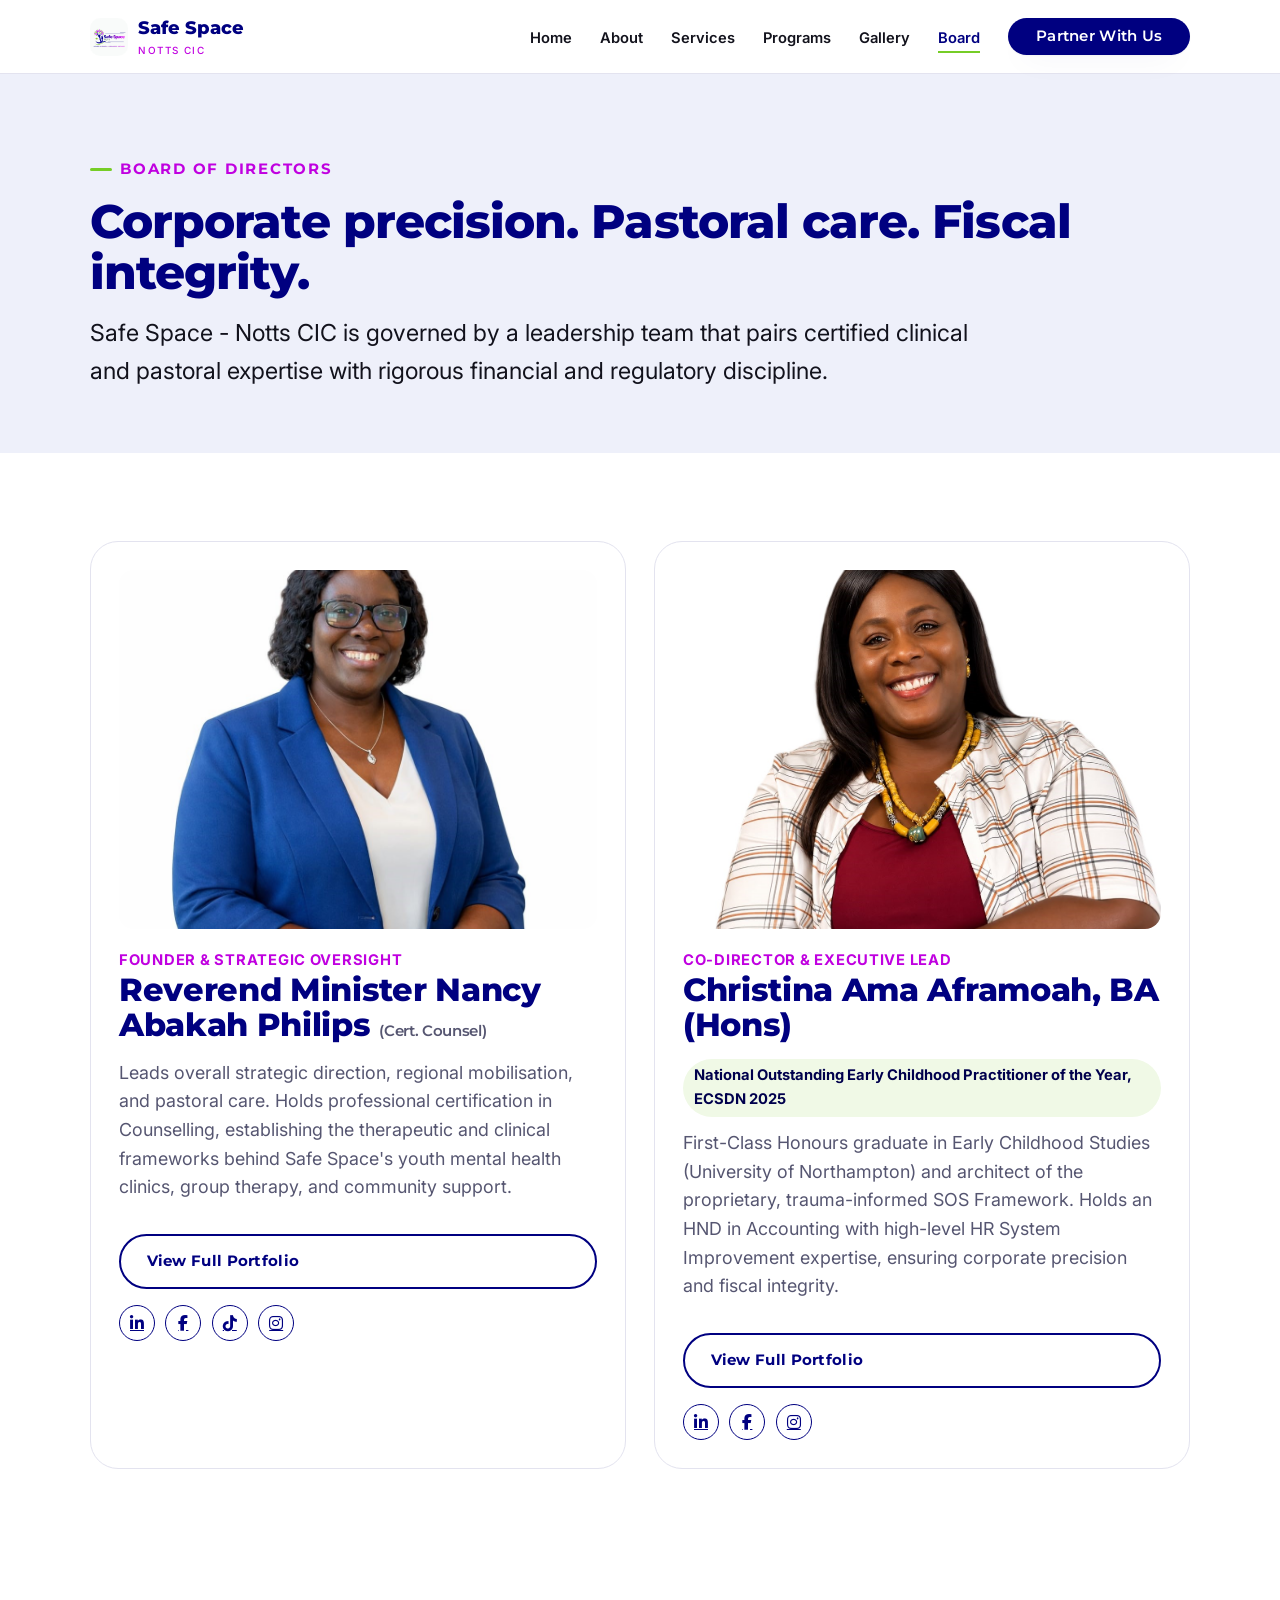
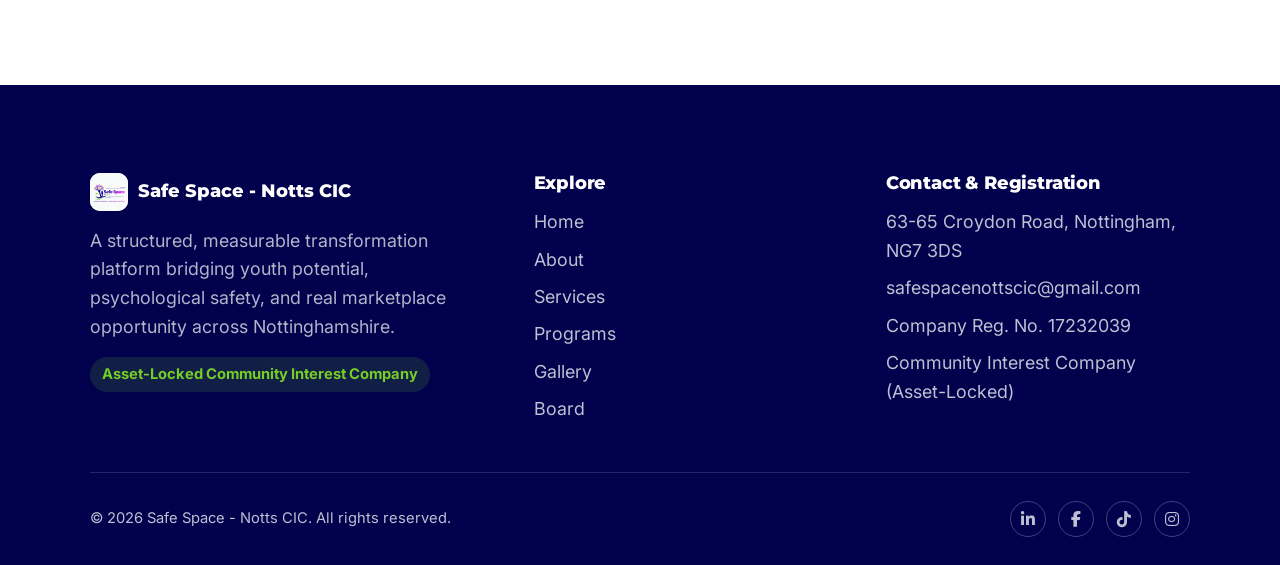
==== commit 04a18dd1: "Update board.html" ====
--- a/board.html
+++ b/board.html
@@ -7,6 +7,7 @@
 <meta name="description" content="Meet the executive leadership of Safe Space - Notts CIC: Reverend Minister Nancy Abakah Philips and Christina Ama Aframoah, BA (Hons).">
 <link rel="preconnect" href="https://fonts.googleapis.com">
 <link href="https://fonts.googleapis.com/css2?family=Inter:wght@400;500;600;700&family=Montserrat:wght@700;800&display=swap" rel="stylesheet">
+<link rel="icon" type="image/svg+xml" href="assets/img/favicon.svg">
 <link rel="stylesheet" href="css/style.css">
 <link rel="stylesheet" href="https://cdnjs.cloudflare.com/ajax/libs/font-awesome/6.5.1/css/all.min.css">
 <!-- Netlify Identity: must be present on every page, not just /admin/, so that
--- a/css/style.css
+++ b/css/style.css
@@ -217,6 +217,10 @@
   position: relative;
   padding-block: 0.3rem;
 }
+.nav-links a.btn { color: #fff; }
+.nav-links a.btn:hover { color: #fff; }
+.nav-links a.btn::after { display: none; }
+
 .nav-links a::after {
   content: "";
   position: absolute;
@@ -257,45 +261,31 @@
 }
 
 /* ==========================================================================
-   Hero
+   Hero — full-bleed, photo-ready. Uses a brand-gradient background by
+   default; js/home.js swaps in a real photo (with a dark overlay baked
+   into the same background-image) once one is set via the CMS.
    ========================================================================== */
-.hero {
+.hero-visual {
   position: relative;
-  overflow: hidden;
-  padding-block: clamp(3.5rem, 8vw, var(--space-2xl)) clamp(4rem, 9vw, 7rem);
-  background: var(--color-bg-white);
-}
-.hero-grid {
-  display: grid;
-  grid-template-columns: 1.1fr 0.9fr;
-  gap: var(--space-lg);
+  min-height: clamp(420px, 62vw, 620px);
+  display: flex;
   align-items: center;
-}
-@media (max-width: 900px) { .hero-grid { grid-template-columns: 1fr; } }
-
-.hero h1 { margin-bottom: var(--space-md); }
-.hero h1 .accent { color: var(--color-purple); }
-.hero .lede { max-width: 46ch; margin-bottom: var(--space-md); }
+  background:
+    linear-gradient(135deg, var(--color-royal-blue) 0%, var(--color-purple) 100%);
+  background-size: cover;
+  background-position: center;
+}
+.hero-overlay { width: 100%; }
+.hero-overlay-inner { padding-block: clamp(2.5rem, 6vw, 4rem); max-width: 680px; }
+
+.onimage { color: #fff; }
+.eyebrow-onimage { color: var(--color-lime-green); }
+.eyebrow-onimage::before { background: #fff; }
+.hero-visual h1.onimage { margin-bottom: var(--space-md); }
+.hero-visual .lede.onimage { max-width: 46ch; margin-bottom: var(--space-md); color: rgba(255,255,255,0.88); }
 .hero-ctas { display: flex; gap: var(--space-sm); flex-wrap: wrap; }
-
-.bridge-figure {
-  position: relative;
-  aspect-ratio: 4 / 3.4;
-}
-.bridge-figure svg { width: 100%; height: 100%; }
-.bridge-path {
-  fill: none;
-  stroke: var(--color-lime-green);
-  stroke-width: 3;
-  stroke-linecap: round;
-  stroke-dasharray: 900;
-  stroke-dashoffset: 900;
-  animation: draw 2.2s var(--ease) forwards 0.3s;
-}
-@keyframes draw { to { stroke-dashoffset: 0; } }
-@media (prefers-reduced-motion: reduce) {
-  .bridge-path { stroke-dashoffset: 0; animation: none; }
-}
+.btn-outline-onimage { color: #fff; border-color: #fff; }
+.btn-outline-onimage:hover { background: #fff; color: var(--color-royal-blue); }
 
 .stat-row {
   display: flex;
@@ -310,6 +300,31 @@
   color: var(--color-royal-blue);
 }
 .stat-row .stat span { font-size: var(--step--1); color: var(--slate); }
+.stat-row-onimage .stat b { color: #fff; }
+.stat-row-onimage .stat span { color: rgba(255,255,255,0.75); }
+
+@media (max-width: 640px) {
+  .hero-overlay-inner { max-width: 100%; }
+  .stat-row { gap: var(--space-md); }
+}
+
+/* ---- About section split layout — also photo-ready ---- */
+.about-split {
+  display: grid;
+  grid-template-columns: 0.85fr 1.20fr;
+  gap: var(--space-lg);
+  align-items: center;
+}
+@media (max-width: 860px) {
+  .about-split { grid-template-columns: 1fr; }
+}
+.about-visual {
+  aspect-ratio: 4/3.2;
+  border-radius: var(--radius-lg);
+  background: linear-gradient(135deg, var(--color-purple) 0%, var(--color-royal-blue) 100%);
+  background-size: cover;
+  background-position: center;
+}
 
 /* ==========================================================================
    Sections / general
@@ -338,17 +353,16 @@
   transition: transform 0.3s var(--ease), box-shadow 0.3s var(--ease), border-color 0.3s var(--ease);
 }
 .pillar-card:hover { transform: translateY(-6px); box-shadow: var(--shadow-lift); border-color: transparent; }
-.pillar-num {
-  font-family: var(--font-display);
-  font-weight: 800;
-  font-size: var(--step--1);
-  color: var(--color-lime-green);
-  background: var(--color-royal-blue);
-  width: 34px; height: 34px;
+.pillar-icon {
+  width: 52px; height: 52px;
   border-radius: 50%;
   display: flex; align-items: center; justify-content: center;
+  font-size: 1.3rem;
   margin-bottom: var(--space-sm);
 }
+.pillar-icon-royal { background: var(--color-royal-blue); color: #fff; }
+.pillar-icon-purple { background: var(--color-purple); color: #fff; }
+.pillar-icon-lime { background: var(--color-lime-green); color: var(--color-royal-blue-deep); }
 .pillar-card h3 { font-size: var(--step-1); margin-bottom: 0.5rem; }
 .pillar-card .tag {
   display: inline-block;
@@ -390,6 +404,15 @@
   color: var(--color-royal-blue-soft);
   line-height: 1;
 }
+.service-icon {
+  width: 56px; height: 56px;
+  border-radius: 16px;
+  background: var(--color-royal-blue);
+  color: #fff;
+  display: flex; align-items: center; justify-content: center;
+  font-size: 1.4rem;
+  margin-bottom: var(--space-sm);
+}
 .feature-list { list-style: none; margin: var(--space-sm) 0 0; padding: 0; display: grid; gap: 0.6rem; }
 .feature-list li { display: flex; gap: 0.6rem; align-items: flex-start; color: var(--ink); }
 .feature-list li::before {
@@ -530,10 +553,50 @@
 .portfolio-header { display: grid; grid-template-columns: 0.8fr 1.2fr; gap: var(--space-lg); align-items: center; }
 @media (max-width: 820px) { .portfolio-header { grid-template-columns: 1fr; } }
 .portfolio-photo { border-radius: var(--radius-lg); aspect-ratio: 1/1; object-fit: cover; background: linear-gradient(135deg, var(--color-royal-blue-soft), var(--color-purple-soft)); }
-.portfolio-block { padding-block: var(--space-md); border-top: 1px solid var(--line); }
+.portfolio-block { padding-block: var(--space-md); border-top: 1px solid var(--line); scroll-margin-top: 90px; }
+.portfolio-block h2 { display: flex; align-items: center; gap: 0.6rem; }
+.portfolio-block h2 i { color: var(--color-purple); font-size: 1.05em; }
 .credential-list { display: grid; gap: 0.9rem; margin-top: var(--space-sm); }
 .credential-list .cred { display: flex; gap: 0.9rem; }
 .credential-list .cred .mark { flex: none; width: 8px; border-radius: 4px; background: var(--color-lime-green); }
+
+.portfolio-layout { max-width: 980px; margin-inline: auto; }
+.portfolio-tabs {
+  display: flex; gap: 0.5rem; overflow-x: auto;
+  margin-bottom: var(--space-lg); padding-bottom: 0.4rem;
+  -webkit-overflow-scrolling: touch;
+}
+.portfolio-tabs a {
+  flex: none;
+  font-family: var(--font-display); font-weight: 700; font-size: var(--step--1);
+  color: var(--color-royal-blue); background: var(--color-royal-blue-soft);
+  padding: 0.5rem 1rem; border-radius: 999px; text-decoration: none;
+  white-space: nowrap; transition: all 0.2s var(--ease);
+}
+.portfolio-tabs a:hover { background: var(--color-royal-blue); color: #fff; }
+
+.portfolio-grid { display: grid; grid-template-columns: 1fr 300px; gap: var(--space-lg); align-items: start; }
+@media (max-width: 900px) {
+  .portfolio-grid { grid-template-columns: 1fr; }
+  .portfolio-sidebar { order: -1; }
+}
+.portfolio-sidebar { position: sticky; top: 90px; }
+@media (max-width: 900px) { .portfolio-sidebar { position: static; } }
+
+.sidebar-card { background: #fff; border: 1px solid var(--line); border-radius: var(--radius-lg); padding: var(--space-md); box-shadow: var(--shadow-card); }
+.sidebar-card h4 { font-size: var(--step-0); margin-bottom: var(--space-sm); }
+.sidebar-facts { list-style: none; margin: 0 0 var(--space-sm); padding: 0; display: grid; gap: 0.55rem; }
+.sidebar-facts li { display: flex; gap: 0.6rem; align-items: center; color: var(--ink); font-size: var(--step--1); }
+.sidebar-facts li i { color: var(--color-purple); width: 18px; text-align: center; }
+.sidebar-badges { display: flex; flex-wrap: wrap; gap: 0.4rem; margin-bottom: var(--space-md); }
+.badge {
+  font-size: 0.7rem; font-weight: 700; text-transform: uppercase; letter-spacing: 0.04em;
+  color: var(--color-royal-blue); background: var(--color-royal-blue-soft);
+  padding: 0.3rem 0.6rem; border-radius: 999px;
+}
+.sidebar-card .social-row-light { margin-bottom: var(--space-md); }
+.btn-block { width: 100%; justify-content: center; margin-bottom: 0.6rem; }
+.btn-block:last-child { margin-bottom: 0; }
 
 /* Form */
 .form-grid { display: grid; grid-template-columns: 1fr 1fr; gap: var(--space-sm); }
@@ -627,8 +690,21 @@
   width: 36px; height: 36px; border-radius: 50%;
   border: 1px solid rgba(255,255,255,0.25);
   display: flex; align-items: center; justify-content: center;
-}
-.social-row a:hover { border-color: var(--color-lime-green); }
+  font-size: 1rem;
+}
+.social-row a:hover { border-color: var(--color-lime-green); color: var(--color-lime-green); }
+
+/* Light-background variant, for use on white page sections (board/portfolio) */
+.social-row-light { display: flex; gap: 0.65rem; }
+.social-row-light a {
+  width: 36px; height: 36px; border-radius: 50%;
+  border: 1.5px solid var(--color-royal-blue);
+  color: var(--color-royal-blue);
+  display: flex; align-items: center; justify-content: center;
+  font-size: 1rem;
+  transition: all 0.2s var(--ease);
+}
+.social-row-light a:hover { background: var(--color-royal-blue); color: #fff; }
 
 /* Page header (inner pages) */
 .page-header {
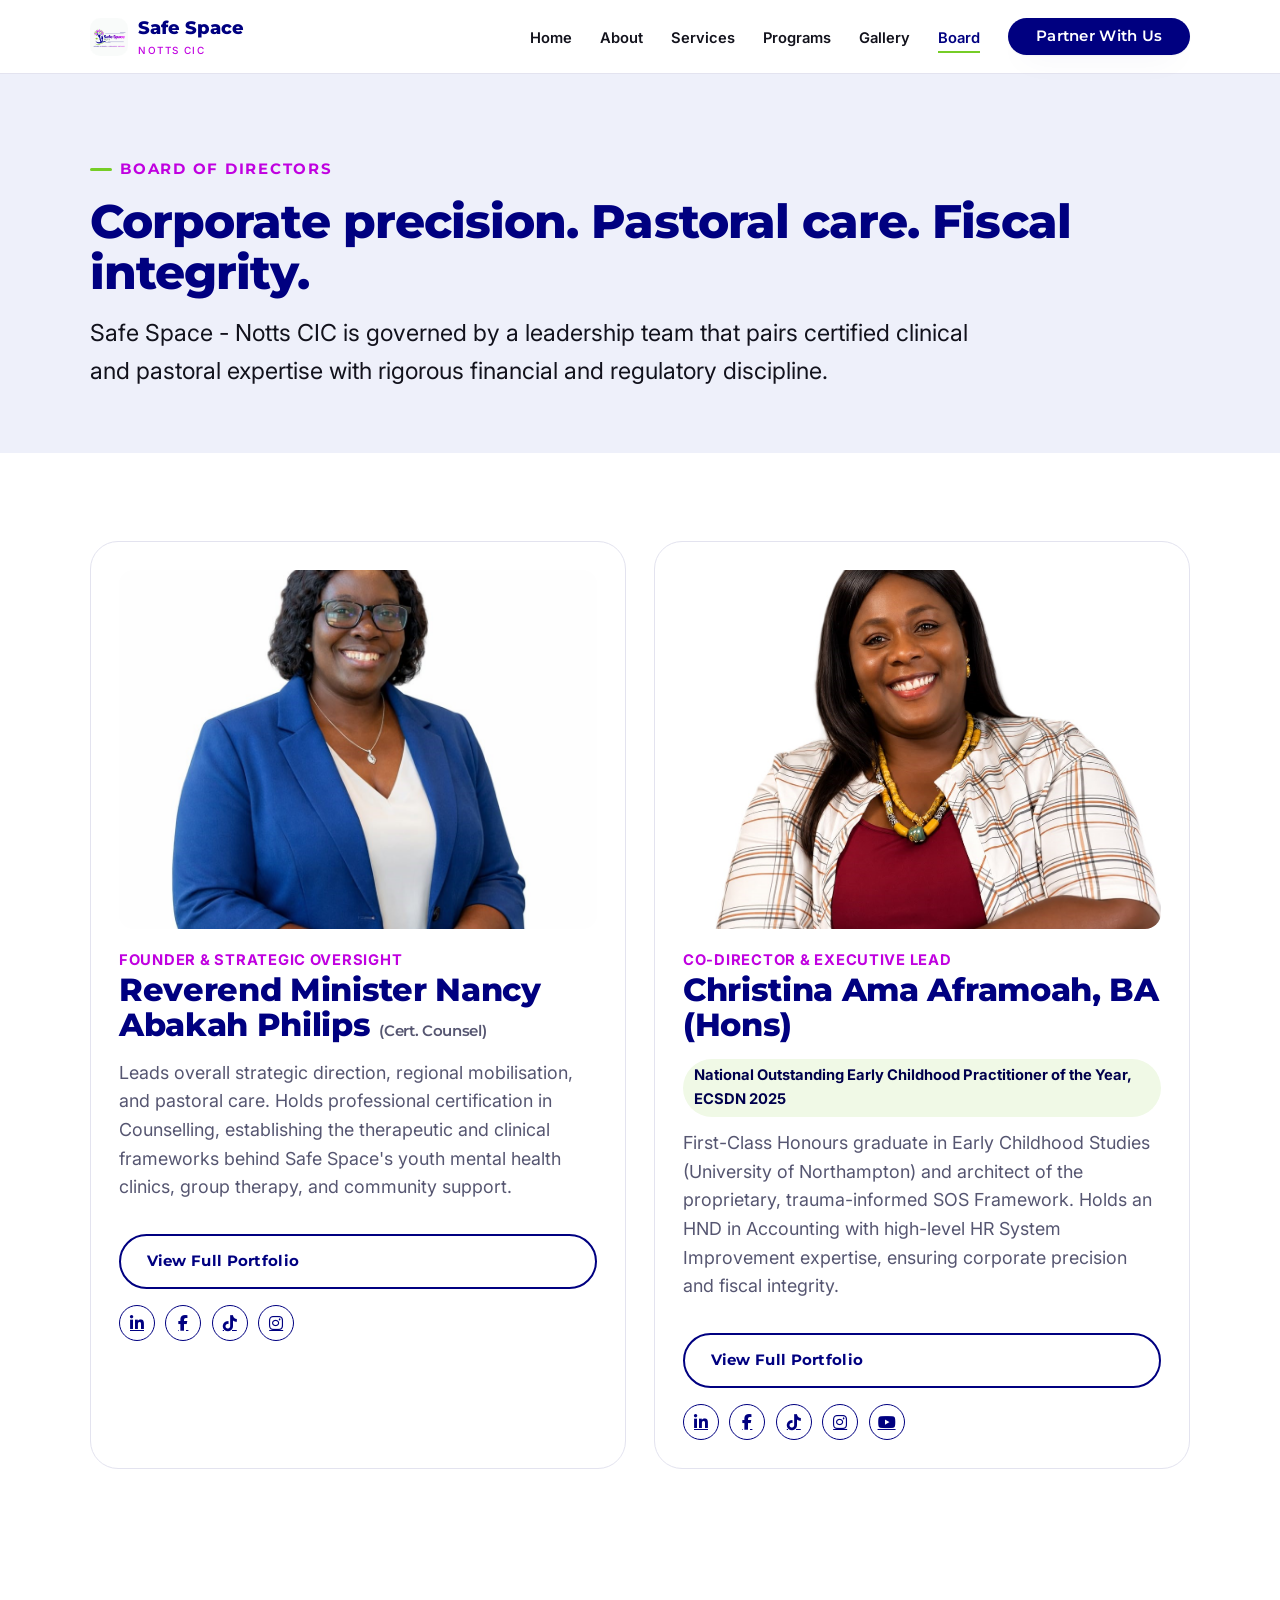
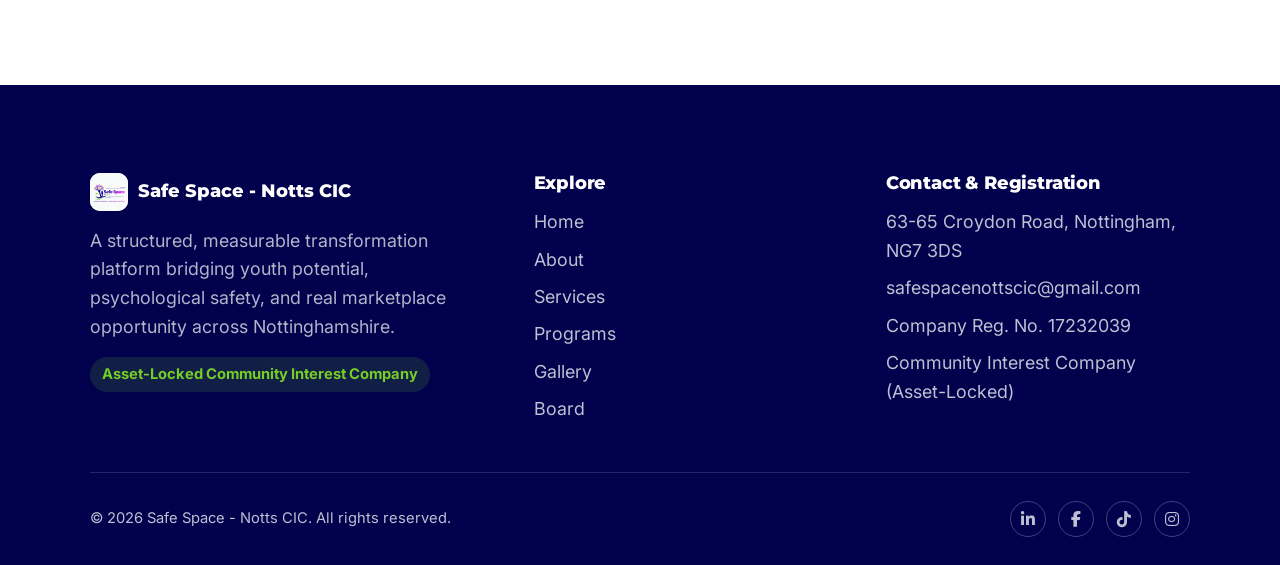
==== commit 6e49c07c: "Update board.html" ====
--- a/board.html
+++ b/board.html
@@ -60,7 +60,7 @@
   </section>
 </main>
 
-<footer class="site-footer" id="site-footer" aria-label="Site footer"></footer>
+<footer class="site-footer reveal" id="site-footer" aria-label="Site footer"></footer>
 
 <script src="js/social-icons.js"></script>
 <script src="js/partials.js"></script>
--- a/css/style.css
+++ b/css/style.css
@@ -440,35 +440,64 @@
 }
 .activity-card:hover { transform: translateY(-4px); box-shadow: var(--shadow-card); }
 .activity-icon { font-size: 1.8rem; margin-bottom: 0.6rem; display: block; }
+.activity-image {
+  width: 100%; aspect-ratio: 4/3; object-fit: cover;
+  border-radius: var(--radius-sm); margin-bottom: 0.6rem;
+}
 .activity-card h4 { font-size: var(--step-0); margin-bottom: 0.25rem; }
 .activity-card span { font-size: var(--step--1); color: var(--slate); }
 
 /* Event cards (CMS) */
-.event-grid { display: grid; grid-template-columns: repeat(auto-fill, minmax(260px, 1fr)); gap: var(--space-md); }
+.event-grid { display: grid; grid-template-columns: repeat(auto-fill, minmax(280px, 1fr)); gap: var(--space-lg); }
 .event-card {
-  border-radius: var(--radius-md);
+  position: relative;
+  border-radius: var(--radius-lg);
   overflow: hidden;
-  border: 1px solid var(--line);
   background: #fff;
   display: flex; flex-direction: column;
-}
-.event-image {
-  width: 100%;
-  aspect-ratio: 16/9;
-  object-fit: cover;
-}
-.event-date {
+  box-shadow: var(--shadow-card);
+  transition: transform 0.35s var(--ease), box-shadow 0.35s var(--ease);
+}
+.event-card:hover { transform: translateY(-6px); box-shadow: var(--shadow-lift); }
+.event-card.is-featured { grid-column: span 2; }
+@media (max-width: 700px) { .event-card.is-featured { grid-column: span 1; } }
+
+.event-visual { position: relative; }
+.event-image { width: 100%; aspect-ratio: 4/3; object-fit: cover; display: block; }
+.event-card.is-featured .event-image, .event-card.is-featured .event-image-fallback { aspect-ratio: 21/9; }
+.event-image-fallback {
+  width: 100%; aspect-ratio: 4/3;
+  background: linear-gradient(135deg, var(--color-royal-blue-soft), var(--color-purple-soft));
+  display: flex; align-items: center; justify-content: center;
+}
+.event-image-fallback i { font-size: 2.2rem; color: var(--color-royal-blue); opacity: 0.45; }
+
+.event-date-badge {
+  position: absolute; top: 14px; left: 14px;
+  background: #fff; border-radius: 14px; padding: 0.5rem 0.85rem;
+  text-align: center; box-shadow: 0 6px 16px rgba(0,0,45,0.18);
   font-family: var(--font-display);
-  font-weight: 800;
-  background: var(--color-royal-blue);
-  color: #fff;
-  padding: 0.9rem var(--space-sm);
-  display: flex; justify-content: space-between; align-items: baseline;
-}
-.event-date .day { font-size: var(--step-2); }
-.event-body { padding: var(--space-sm); flex: 1; display: flex; flex-direction: column; }
-.event-body h4 { margin-bottom: 0.4rem; }
-.event-tag { align-self: flex-start; font-size: 0.68rem; font-weight: 700; text-transform: uppercase; letter-spacing: 0.06em; color: var(--color-royal-blue); background: var(--color-royal-blue-soft); padding: 0.2rem 0.55rem; border-radius: 999px; margin-bottom: 0.5rem; }
+  min-width: 56px;
+}
+.event-date-badge .day { display: block; font-size: 1.3rem; font-weight: 800; color: var(--color-royal-blue); line-height: 1; }
+.event-date-badge .month { display: block; font-size: 0.62rem; font-weight: 700; text-transform: uppercase; letter-spacing: 0.05em; color: var(--color-purple); margin-top: 0.15rem; }
+
+.event-tag-badge {
+  position: absolute; top: 14px; right: 14px;
+  font-size: 0.65rem; font-weight: 700; text-transform: uppercase; letter-spacing: 0.05em;
+  color: #fff; background: rgba(0,0,45,0.55); backdrop-filter: blur(4px);
+  padding: 0.4rem 0.75rem; border-radius: 999px;
+}
+
+.event-body { padding: var(--space-md); flex: 1; display: flex; flex-direction: column; }
+.event-body h4 { font-size: var(--step-1); margin-bottom: 0.5rem; }
+.event-body p { margin-bottom: 0.6rem; }
+.event-meta {
+  margin-top: auto; display: flex; align-items: center; gap: 0.5rem;
+  font-size: var(--step--1); color: var(--slate);
+  padding-top: 0.75rem; border-top: 1px solid var(--line);
+}
+.event-meta i { color: var(--color-lime-green); width: 14px; text-align: center; }
 .state-msg { color: var(--slate); font-style: italic; }
 
 /* Gallery */
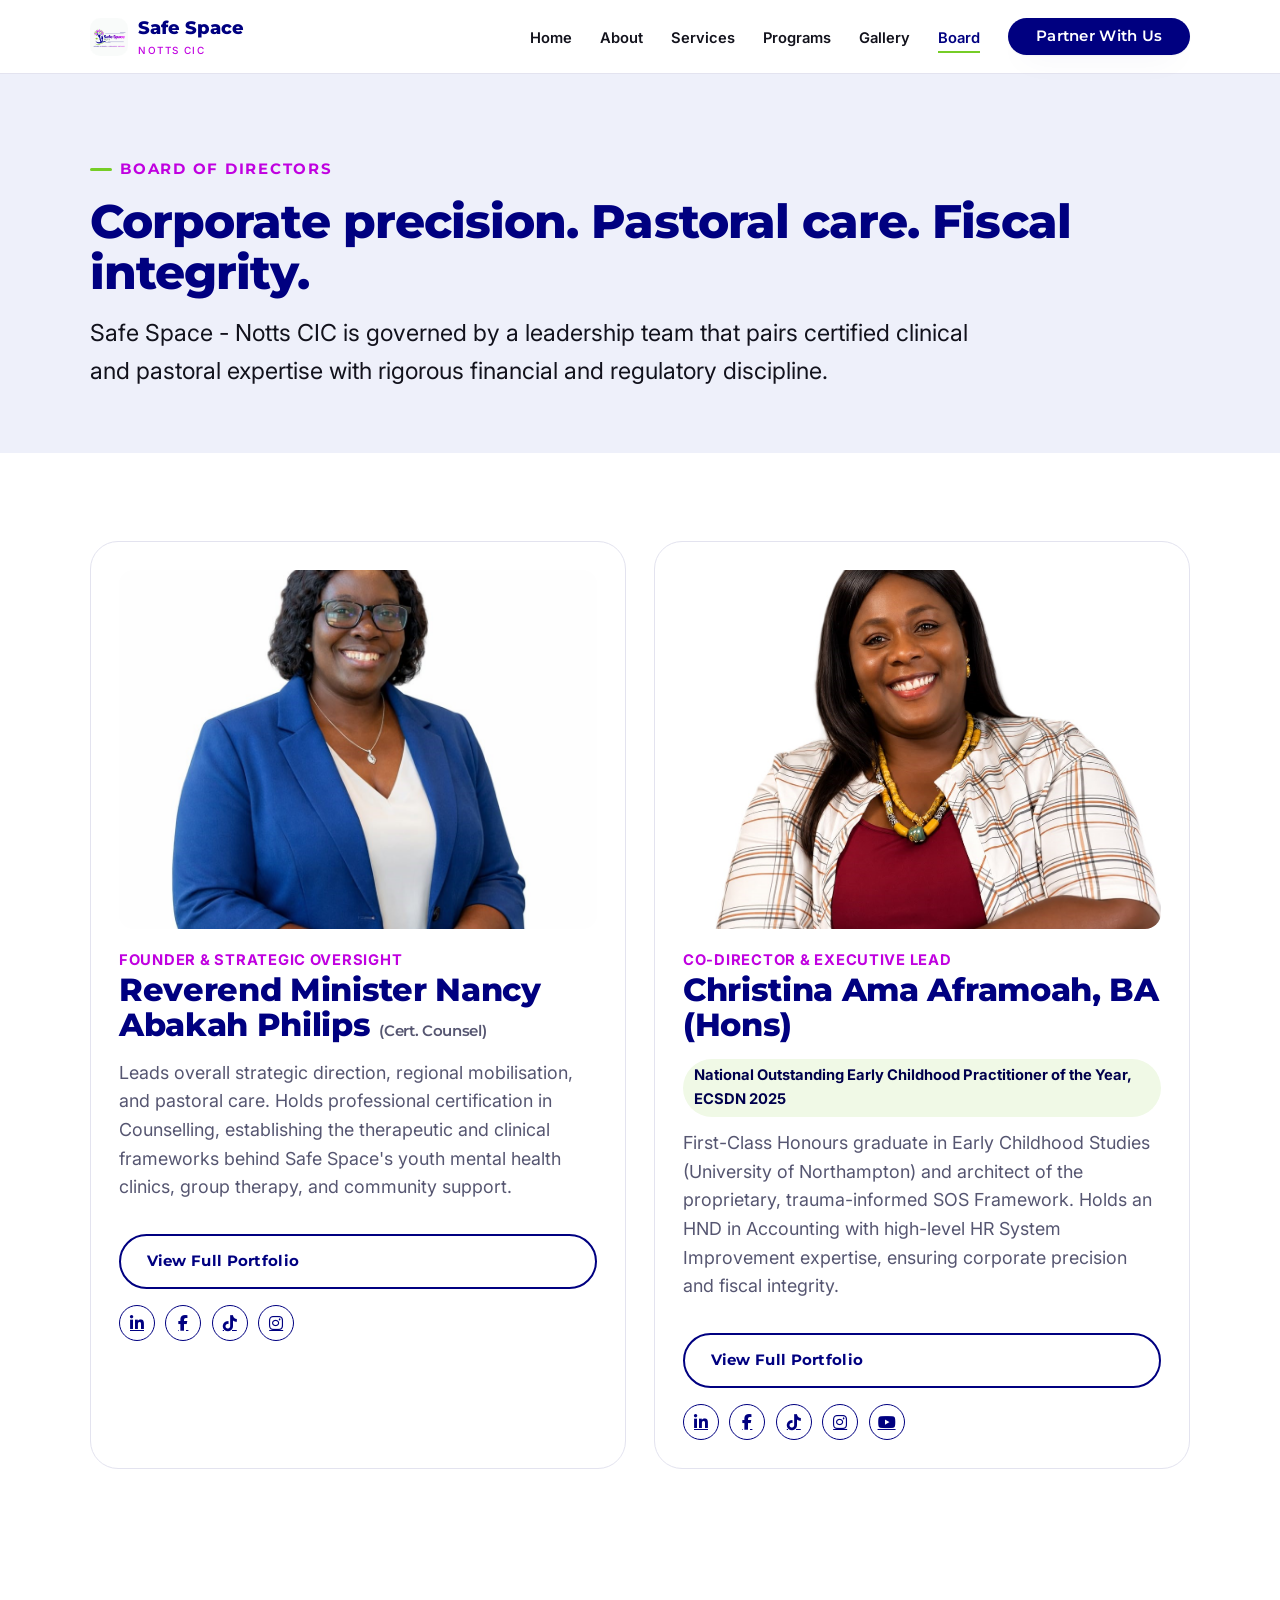
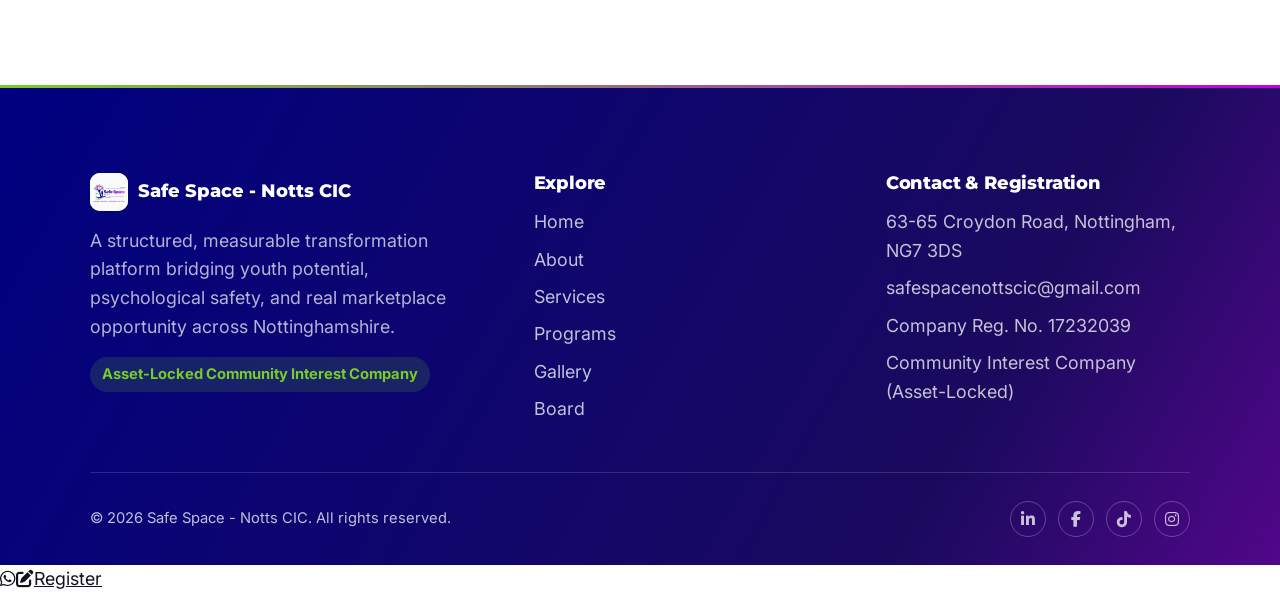
==== commit 9dd7b645: "Update board.html" ====
--- a/board.html
+++ b/board.html
@@ -64,6 +64,7 @@
 
 <script src="js/social-icons.js"></script>
 <script src="js/partials.js"></script>
+<script src="js/floating-buttons.js"></script>
 <script src="js/main.js"></script>
 <script src="js/board.js"></script>
 </body>
--- a/css/style.css
+++ b/css/style.css
@@ -270,12 +270,29 @@
   min-height: clamp(420px, 62vw, 620px);
   display: flex;
   align-items: center;
+  overflow: hidden;
   background:
     linear-gradient(135deg, var(--color-royal-blue) 0%, var(--color-purple) 100%);
   background-size: cover;
   background-position: center;
 }
-.hero-overlay { width: 100%; }
+.hero-slides { position: absolute; inset: 0; z-index: 0; }
+.hero-slide {
+  position: absolute; inset: 0;
+  background-size: cover;
+  background-position: center;
+  opacity: 0;
+  transition: opacity 1.6s ease;
+}
+.hero-slide.is-active { opacity: 1; }
+.hero-scrim {
+  position: absolute; inset: 0;
+  background: linear-gradient(180deg, rgba(0,0,45,0.45), rgba(0,0,45,0.72));
+  z-index: 1;
+  pointer-events: none;
+}
+.hero-visual:not(.has-image) .hero-scrim { display: none; }
+.hero-overlay { width: 100%; position: relative; z-index: 2; }
 .hero-overlay-inner { padding-block: clamp(2.5rem, 6vw, 4rem); max-width: 680px; }
 
 .onimage { color: #fff; }
@@ -681,10 +698,31 @@
    Footer
    ========================================================================== */
 .site-footer {
-  background: var(--color-royal-blue-deep);
+  background: linear-gradient(120deg, #000080, #1a0a5e, #C000E0, #4a0a6e, #000080);
+  background-size: 300% 300%;
+  animation: footerGradientFlow 12s ease infinite;
   color: rgba(255,255,255,0.75);
   padding-block: var(--space-xl) var(--space-md);
   margin-top: var(--space-2xl);
+  position: relative;
+  overflow: hidden;
+}
+.site-footer::before {
+  content: "";
+  position: absolute;
+  top: 0; left: 0;
+  height: 3px;
+  width: 0%;
+  background: linear-gradient(90deg, var(--color-lime-green), var(--color-purple));
+  transition: width 1.2s var(--ease);
+  z-index: 1;
+}
+.site-footer.is-visible::before { width: 100%; }
+
+@keyframes footerGradientFlow {
+  0%   { background-position: 0% 50%; }
+  50%  { background-position: 100% 50%; }
+  100% { background-position: 0% 50%; }
 }
 .footer-grid {
   display: grid;
@@ -722,6 +760,8 @@
   font-size: 1rem;
 }
 .social-row a:hover { border-color: var(--color-lime-green); color: var(--color-lime-green); }
+.social-row a { transition: transform 0.25s var(--ease), border-color 0.25s var(--ease), color 0.25s var(--ease); }
+.social-row a:hover { transform: translateY(-3px); }
 
 /* Light-background variant, for use on white page sections (board/portfolio) */
 .social-row-light { display: flex; gap: 0.65rem; }
@@ -757,3 +797,14 @@
 /* reveal-on-scroll */
 .reveal { opacity: 0; transform: translateY(18px); transition: opacity 0.6s var(--ease), transform 0.6s var(--ease); }
 .reveal.is-visible { opacity: 1; transform: translateY(0); }
+
+@supports (view-transition-name: none) {
+  @view-transition {
+    navigation: auto;
+  }
+}
+@media (prefers-reduced-motion: reduce) {
+  @view-transition {
+    navigation: none;
+  }
+}
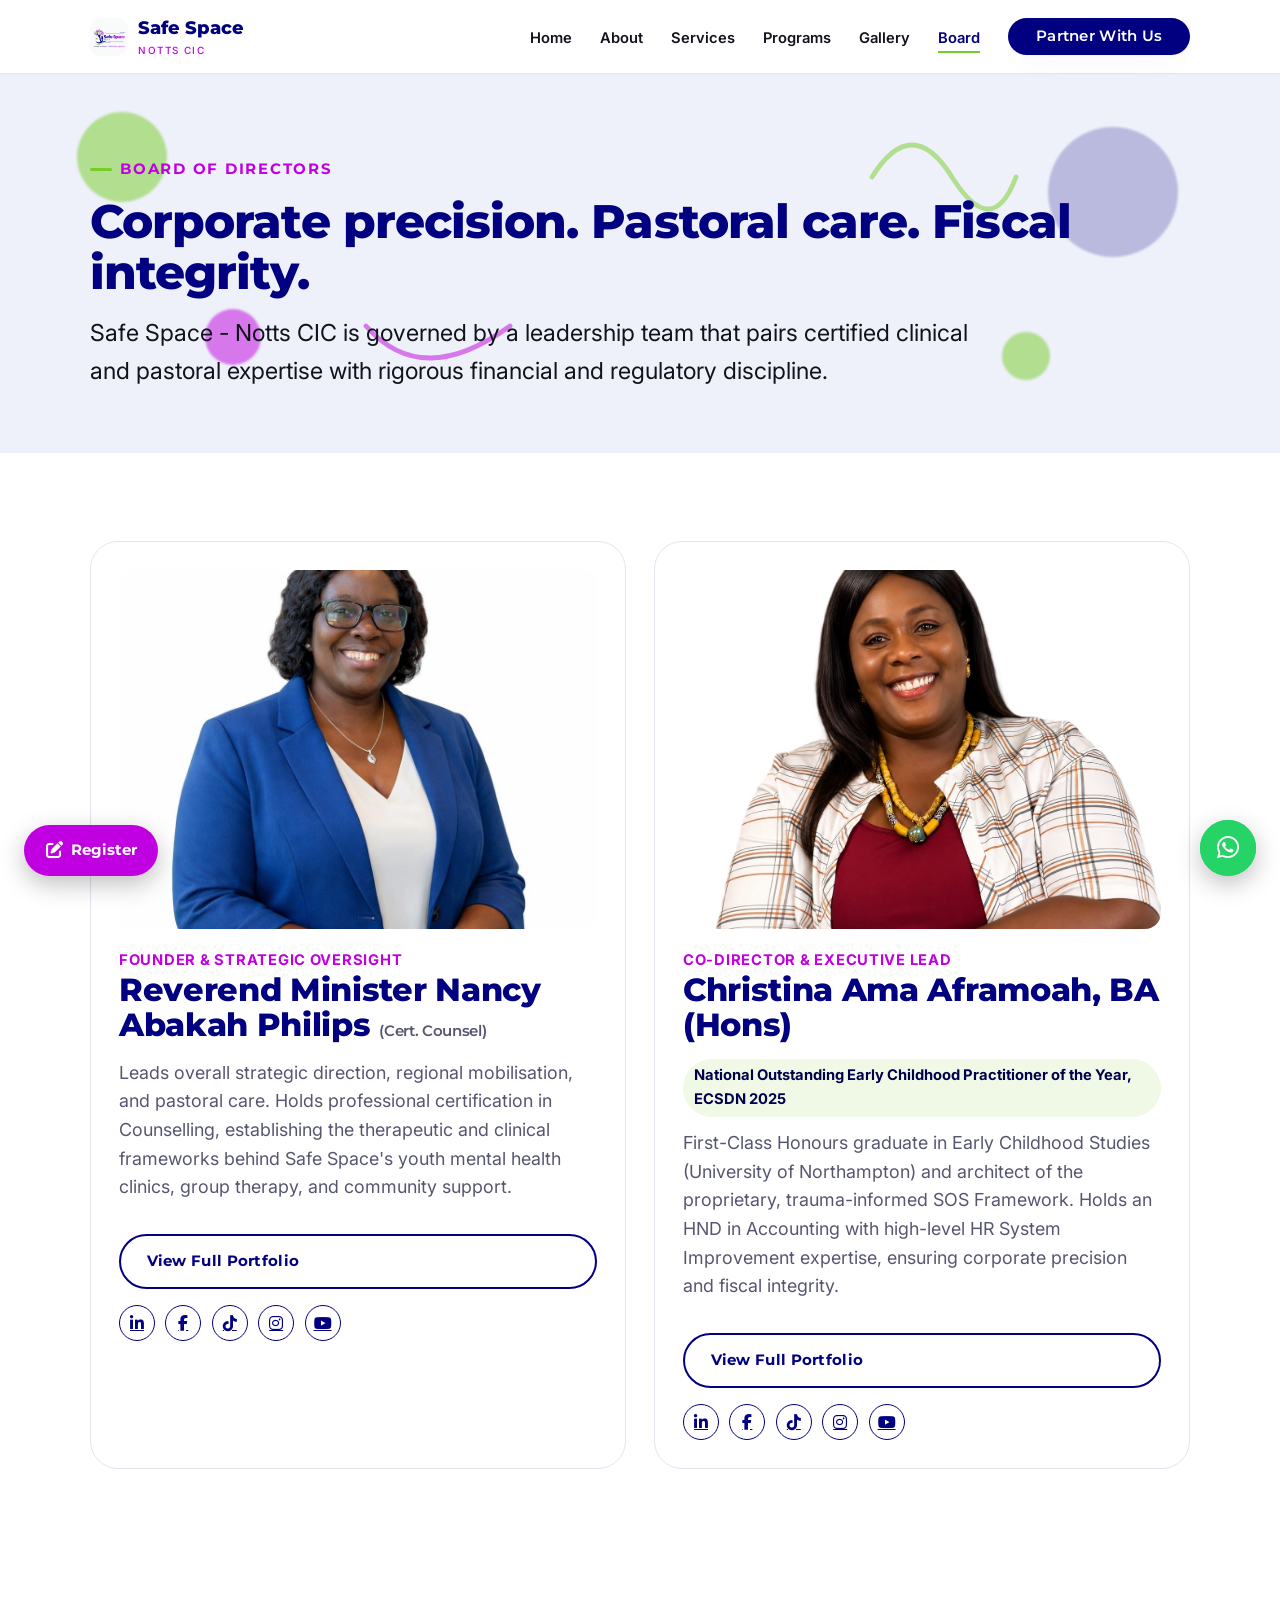
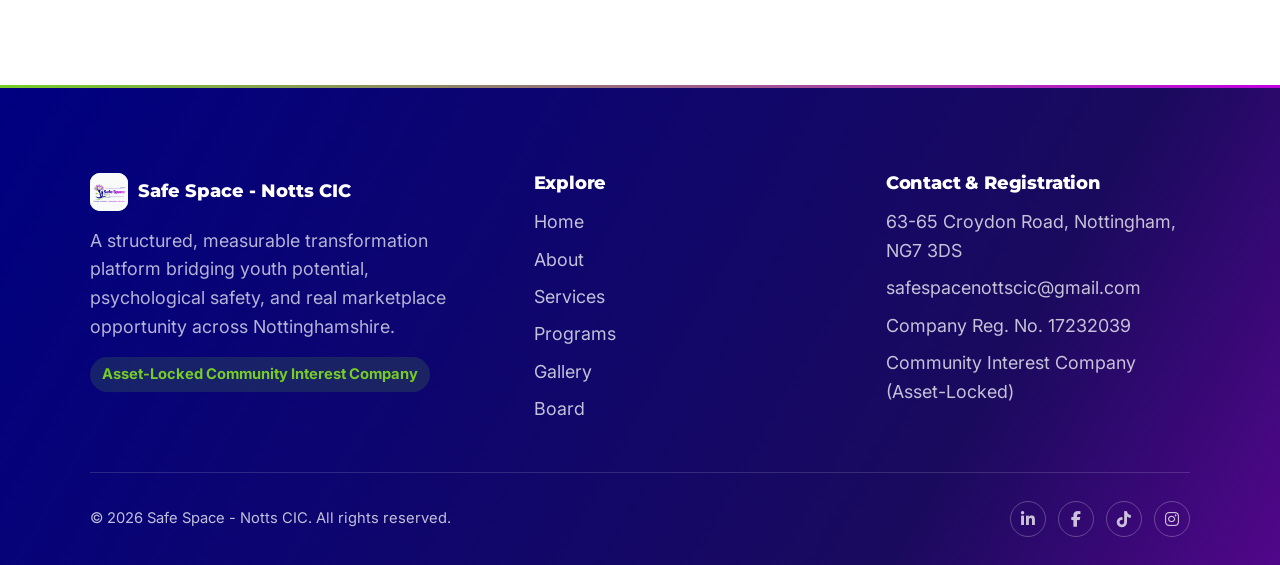
==== commit 27acc02e: "Update board.html" ====
--- a/board.html
+++ b/board.html
@@ -20,7 +20,19 @@
 <header class="site-header" id="site-header" aria-label="Primary navigation"></header>
 
 <main id="main">
-  <section class="page-header">
+ <section class="page-header">
+    <div class="floating-shapes" aria-hidden="true">
+      <span class="shape shape-circle c1"></span>
+      <span class="shape shape-circle c2"></span>
+      <span class="shape shape-circle c3"></span>
+      <span class="shape shape-circle c4"></span>
+      <svg class="shape shape-curve curve1" viewBox="0 0 200 200" xmlns="http://www.w3.org/2000/svg">
+        <path d="M10,100 Q60,20 110,100 T190,100" stroke="#76CD26" stroke-width="6" fill="none" stroke-linecap="round"/>
+      </svg>
+      <svg class="shape shape-curve curve2" viewBox="0 0 200 200" xmlns="http://www.w3.org/2000/svg">
+        <path d="M10,60 Q80,140 190,60" stroke="#C000E0" stroke-width="6" fill="none" stroke-linecap="round"/>
+      </svg>
+    </div>
     <div class="container">
       <p class="eyebrow">Board of Directors</p>
       <h1>Corporate precision. Pastoral care. Fiscal integrity.</h1>
--- a/css/style.css
+++ b/css/style.css
@@ -441,6 +441,34 @@
   background: var(--color-lime-green);
 }
 
+/* Weekly community programme schedule (Services page) */
+.schedule-list { display: grid; gap: var(--space-sm); margin-top: var(--space-md); }
+.schedule-item {
+  display: flex; gap: var(--space-sm);
+  padding: var(--space-sm);
+  background: var(--mist);
+  border-radius: var(--radius-md);
+  align-items: flex-start;
+}
+.schedule-time {
+  flex: none;
+  width: 84px;
+  text-align: center;
+  background: #fff;
+  border-radius: var(--radius-sm);
+  padding: 0.5rem 0.4rem;
+  box-shadow: var(--shadow-card);
+  font-family: var(--font-display);
+}
+.schedule-time .day { display: block; font-size: 0.68rem; font-weight: 700; text-transform: uppercase; letter-spacing: 0.04em; color: var(--color-purple); }
+.schedule-time .time { display: block; font-size: 0.8rem; font-weight: 800; color: var(--color-royal-blue); margin-top: 0.15rem; }
+.schedule-item h4 { font-size: var(--step-0); margin-bottom: 0.25rem; }
+.schedule-item p { margin-bottom: 0; }
+@media (max-width: 520px) {
+  .schedule-item { flex-direction: column; }
+  .schedule-time { width: auto; align-self: flex-start; padding: 0.4rem 0.8rem; }
+}
+
 /* Activity grid */
 .activity-grid {
   display: grid;
@@ -569,11 +597,64 @@
 }
 .lightbox.is-open { display: flex; }
 .lightbox img { max-width: min(90vw, 1000px); max-height: 85vh; border-radius: var(--radius-sm); }
+.lightbox-video {
+  display: none;
+  width: min(90vw, 960px);
+  aspect-ratio: 16/9;
+}
+.lightbox-video.is-active { display: block; }
+.lightbox-video iframe {
+  width: 100%; height: 100%;
+  border: 0;
+  border-radius: var(--radius-sm);
+}
 .lightbox-close {
   position: absolute; top: var(--space-sm); right: var(--space-sm);
   width: 44px; height: 44px; border-radius: 50%;
   background: #fff; border: none; cursor: pointer;
   font-size: 1.3rem; color: var(--color-royal-blue);
+  z-index: 1;
+}
+
+.video-grid {
+  display: grid;
+  grid-template-columns: repeat(auto-fill, minmax(280px, 1fr));
+  gap: var(--space-md);
+}
+.video-card {
+  position: relative;
+  border-radius: var(--radius-md);
+  overflow: hidden;
+  aspect-ratio: 16/9;
+  cursor: pointer;
+  border: none;
+  padding: 0;
+  background: var(--color-royal-blue-soft);
+}
+.video-card img { width: 100%; height: 100%; object-fit: cover; transition: transform 0.4s var(--ease); }
+.video-card:hover img { transform: scale(1.06); }
+.video-play-btn {
+  position: absolute; inset: 0;
+  display: flex; align-items: center; justify-content: center;
+}
+.video-play-btn i {
+  width: 64px; height: 64px; border-radius: 50%;
+  background: rgba(0,0,45,0.55);
+  backdrop-filter: blur(2px);
+  color: #fff;
+  display: flex; align-items: center; justify-content: center;
+  font-size: 1.5rem;
+  transition: transform 0.25s var(--ease), background 0.25s var(--ease);
+}
+.video-card:hover .video-play-btn i { transform: scale(1.1); background: var(--color-purple); }
+.video-caption {
+  position: absolute; inset-inline: 0; bottom: 0;
+  padding: 0.6rem 0.8rem;
+  font-size: var(--step--1);
+  font-weight: 600;
+  color: #fff;
+  background: linear-gradient(to top, rgba(0,0,45,0.85), transparent);
+  text-align: left;
 }
 
 /* Board / directors */
@@ -786,6 +867,41 @@
 .page-header h1 { font-size: var(--step-3); }
 .page-header p { max-width: 60ch; }
 
+/* Floating decorative shapes — soft colourful circles and curved lines,
+   each drifting independently and slowly. Purely decorative (aria-hidden),
+   sits behind page content (.page-header .container is z-index: 1 above it). */
+.floating-shapes {
+  position: absolute;
+  inset: 0;
+  overflow: hidden;
+  z-index: 0;
+  pointer-events: none;
+}
+.shape { position: absolute; opacity: 0.5; }
+.shape-circle { border-radius: 50%; filter: blur(1px); }
+.c1 { width: 90px;  height: 90px;  background: var(--color-lime-green);  top: 10%; left: 6%;   animation: floatA 9s  ease-in-out infinite; }
+.c2 { width: 56px;  height: 56px;  background: var(--color-purple);      top: 62%; left: 16%;  animation: floatB 12s ease-in-out infinite; }
+.c3 { width: 130px; height: 130px; background: var(--color-royal-blue); opacity: 0.22; top: 14%; right: 8%; animation: floatC 14s ease-in-out infinite; }
+.c4 { width: 48px;  height: 48px;  background: var(--color-lime-green);  top: 68%; right: 18%; animation: floatA 10s ease-in-out infinite reverse; }
+.shape-curve { width: 160px; height: 160px; }
+.curve1 { top: 6%;  right: 20%; animation: floatB 16s ease-in-out infinite; }
+.curve2 { bottom: 4%; left: 28%; animation: floatC 13s ease-in-out infinite reverse; }
+
+@keyframes floatA {
+  0%, 100% { transform: translate(0, 0) scale(1); }
+  50%      { transform: translate(18px, -22px) scale(1.08); }
+}
+@keyframes floatB {
+  0%, 100% { transform: translate(0, 0) rotate(0deg); }
+  50%      { transform: translate(-24px, 16px) rotate(8deg); }
+}
+@keyframes floatC {
+  0%, 100% { transform: translate(0, 0) scale(1); }
+  50%      { transform: translate(14px, 20px) scale(0.94); }
+}
+@media (prefers-reduced-motion: reduce) {
+  .shape { animation: none !important; }
+}
 /* Skip link */
 .skip-link {
   position: absolute; left: -999px; top: auto;
@@ -808,3 +924,65 @@
     navigation: none;
   }
 }
+
+/* ==========================================================================
+   Floating action buttons — WhatsApp (right) and Register CTA (left).
+   Fixed to the viewport, present on every page, injected by
+   js/floating-buttons.js once settings.json has loaded.
+   ========================================================================== */
+.floating-btn {
+  position: fixed;
+  bottom: 24px;
+  z-index: 500;
+  display: flex;
+  align-items: center;
+  gap: 0.5rem;
+  border-radius: 999px;
+  box-shadow: 0 8px 24px rgba(0,0,0,0.25);
+  text-decoration: none;
+  font-family: var(--font-display);
+  font-weight: 700;
+  font-size: var(--step--1);
+  transition: transform 0.25s var(--ease), box-shadow 0.25s var(--ease);
+}
+.floating-btn:hover { transform: translateY(-3px); box-shadow: 0 12px 28px rgba(0,0,0,0.32); }
+
+.floating-whatsapp {
+  right: 24px;
+  width: 56px; height: 56px;
+  background: #25D366;
+  color: #fff;
+  justify-content: center;
+  font-size: 1.6rem;
+  position: fixed;
+}
+.floating-whatsapp::after {
+  content: "";
+  position: absolute;
+  inset: 0;
+  border-radius: 50%;
+  border: 2px solid #25D366;
+  animation: floatPulse 2.2s ease-out infinite;
+}
+@keyframes floatPulse {
+  0%   { transform: scale(1); opacity: 0.6; }
+  100% { transform: scale(1.7); opacity: 0; }
+}
+
+.floating-cta {
+  left: 24px;
+  padding: 0.85rem 1.35rem;
+  background: var(--color-purple);
+  color: #fff;
+}
+.floating-cta i { font-size: 1.05rem; }
+
+@media (prefers-reduced-motion: reduce) {
+  .floating-whatsapp::after { animation: none; }
+}
+@media (max-width: 600px) {
+  .floating-btn { bottom: 16px; }
+  .floating-whatsapp { right: 16px; width: 50px; height: 50px; font-size: 1.4rem; }
+  .floating-cta { left: 16px; padding: 0.75rem 1rem; }
+  .floating-cta span { display: none; }
+}
